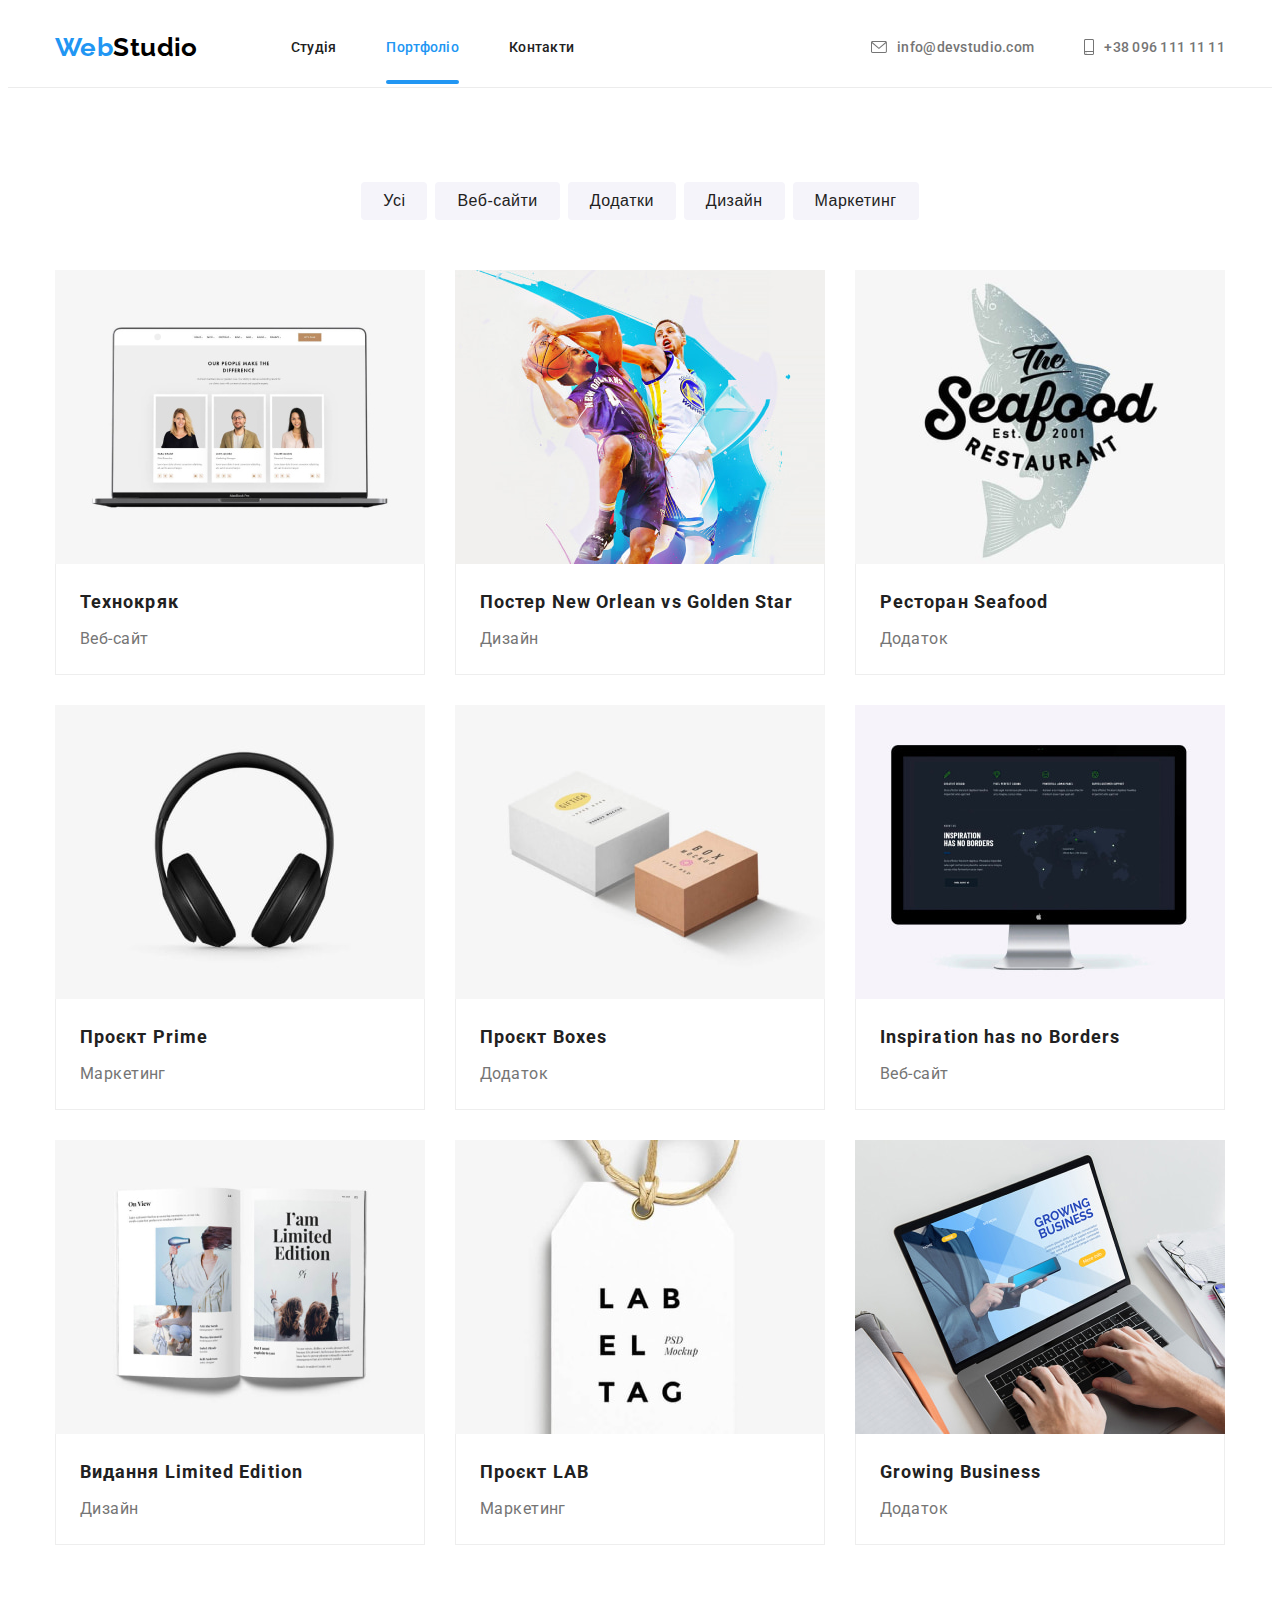
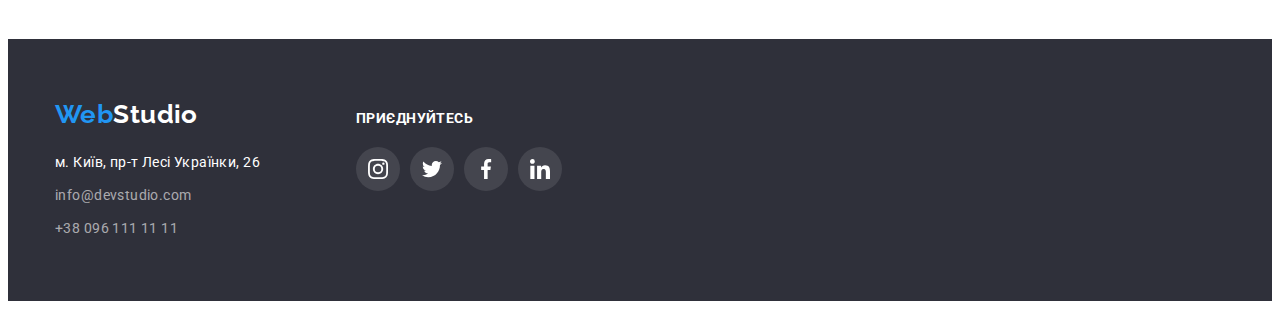
==== portfolio.html @ 749b5ce7 "Initial commit" ====
<!DOCTYPE html>
<html lang="ua">
<head>
    <meta charset="UTF-8">
    <meta http-equiv="X-UA-Compatible" content="IE=edge">
    <meta name="viewport" content="width=device-width, initial-scale=1.0">
    <title>Портфоліо</title>
    <!--Основные шрифты-->
    <link rel="preconnect" href="https://fonts.googleapis.com">
    <link rel="preconnect" href="https://fonts.gstatic.com" crossorigin>
    <link href="https://fonts.googleapis.com/css2?family=Raleway:wght@700&family=Roboto:wght@400;500;700;900&display=swap"
        rel="stylesheet">
        <!--нормализация стилей-->
    <link rel="stylesheet" href="node_modules/modern-normalize/modern-normalize.css">
    <!--Подключение файла стилей-->
    <link rel="stylesheet" href="./css/styles.css">
</head>
<body>
    <!--секция хедер-->
    <!--секция хедер-->
    <header class="header">
        <div class="container header-container">
          <a class="header-link link" href="./index.html">Web<span class="header-link-logo">Studio</span></a>
          <!--главная навигация-->
          <nav class="nav">
            <ul class="nav-list list">
              <li class="nav-item">
                <a class="nav-link link" href="./index.html">Студія</a>
              </li>
              <li class="nav-item">
                <a class="nav-link link current" href="./portfolio.html">Портфоліо</a>
              </li>
              <li class="nav-item">
                <a class="nav-link link" href="">Контакти</a>
              </li>
            </ul>
          </nav>
  
          <ul class="header-list list">
            <li class="header-item">
              <a class="header-contact link" href="mailto:info@devstudio.com">
                <svg class="hero-icon envelope">
                  <use href="./images/icons.svg#envelope"></use>
                </svg
                >info@devstudio.com</a
              >
            </li>
            <li class="header-item">
              <a class="header-contact link" href="tel:+380961111111">
                <svg class="hero-icon smartphone">
                  <use href="./images/icons.svg#smartphone"></use>
                </svg>
                +38 096 111 11 11</a
              >
            </li>
          </ul>
        </div>
      </header>
    <!--Уникальный контент-->
    <main>
        <section class=" section filter">
            <div class="container">
                <ul class="filter-list list">
                    <li class="filter-item"><button class="filter-button" type="button">Усі</button></li>
                    <li class="filter-item"><button class="filter-button" type="button">Веб-сайти</button></li>
                    <li class="filter-item"><button class="filter-button" type="button">Додатки</button></li>
                    <li class="filter-item"><button class="filter-button" type="button">Дизайн</button></li>
                    <li class="filter-item"><button class="filter-button" type="button">Маркетинг</button></li>
                </ul>
    
                <ul class="potfolio-list list">
                    <li class="portfolio-item">
                      <a class="portfolio-link" href="">
                        <div class="portfolio-wrapper">
                          <img class="portfolio-image" src="./images.portfolio/img1.jpg" alt="Веб-сайт" width="370">
                          <p class="portfolio-descr">Ресурс пропонує комплексні пропозиції з різним рівнем функціоналу та сервісів. Все це дозволить відвідувачу отримати вичерпні відомості про компанію чи приватну особу.</p>
                        </div>
                        <div class="portfolio-textext">
                          <h3 class="portfolio-title">Технокряк</h3>
                          <p class="portfolio-text">Веб-сайт</p>
                        </div>
                      </a>
                    </li>
                    <li class="portfolio-item">
                      <a class="portfolio-link" href="">
                        <div class="portfolio-wrapper">
                          <img class="portfolio-image" src="./images.portfolio/img2.jpg" alt="постер" width="370">
                          <p class="portfolio-descr">Ресурс пропонує комплексні пропозиції з різним рівнем функціоналу та сервісів. Все це дозволить відвідувачу отримати вичерпні відомості про компанію чи приватну особу.</p>
                        </div>
                        <div class="portfolio-textext">
                          <h3 class="portfolio-title">Постер New Orlean vs Golden Star</h3>
                          <p class="portfolio-text">Дизайн</p>
                        </div>
                      </a>
                    </li>
                    <li class="portfolio-item">
                      <a class="portfolio-link" href="">
                        <div class="portfolio-wrapper">
                          <img class="portfolio-image" src="./images.portfolio/img3.jpg" alt="логотип" width="370">
                        <p class="portfolio-descr">Ресурс пропонує комплексні пропозиції з різним рівнем функціоналу та сервісів. Все це дозволить відвідувачу отримати вичерпні відомості про компанію чи приватну особу.</p>
                        </div>
                        <div class="portfolio-textext">
                          <h3 class="portfolio-title">Ресторан Seafood</h3>
                          <p class="portfolio-text">Додаток</p>
                        </div>
                      </a>
                    </li>
                    <li class="portfolio-item">
                      <a class="portfolio-link" href="">
                        <div class="portfolio-wrapper">
                          <img class="portfolio-image" src="./images.portfolio/img4.jpg" alt="наушники" width="370">
                        <p class="portfolio-descr">Ресурс пропонує комплексні пропозиції з різним рівнем функціоналу та сервісів. Все це дозволить відвідувачу отримати вичерпні відомості про компанію чи приватну особу.</p>
                        </div>
                        <div class="portfolio-textext">
                          <h3 class="portfolio-title">Проєкт Prime</h3>
                          <p class="portfolio-text">Маркетинг</p>
                        </div>
                      </a>
                    </li>
                    <li class="portfolio-item">
                      <a class="portfolio-link" href="">
                        <div class="portfolio-wrapper">
                          <img class="portfolio-image" src="./images.portfolio/img5.jpg" alt="коробки" width="370">
                        <p class="portfolio-descr">Ресурс пропонує комплексні пропозиції з різним рівнем функціоналу та сервісів. Все це дозволить відвідувачу отримати вичерпні відомості про компанію чи приватну особу.</p>
                        </div>
                        <div class="portfolio-textext">
                          <h3 class="portfolio-title">Проєкт Boxes</h3>
                          <p class="portfolio-text">Додаток</p>
                        </div>
                      </a>
                    </li>
                    <li class="portfolio-item">
                      <a class="portfolio-link" href="">
                        <div class="portfolio-wrapper">
                          <img class="portfolio-image" src="./images.portfolio/img6.jpg" alt="монитор" width="370">
                        <p class="portfolio-descr">Ресурс пропонує комплексні пропозиції з різним рівнем функціоналу та сервісів. Все це дозволить відвідувачу отримати вичерпні відомості про компанію чи приватну особу.</p>
                        </div>
                        <div class="portfolio-textext">
                          <h3 class="portfolio-title">Inspiration has no Borders</h3>
                          <p class="portfolio-text">Веб-сайт</p>
                        </div>
                      </a>
                    </li>
                    <li class="portfolio-item">
                      <a class="portfolio-link" href="">
                        <div class="portfolio-wrapper">
                          <img class="portfolio-image" src="./images.portfolio/img7.jpg" alt="книга" width="370">
                        <p class="portfolio-descr">Ресурс пропонує комплексні пропозиції з різним рівнем функціоналу та сервісів. Все це дозволить відвідувачу отримати вичерпні відомості про компанію чи приватну особу.</p>
                        </div>
                        <div class="portfolio-textext">
                          <h3 class="portfolio-title">Видання Limited Edition</h3>
                          <p class="portfolio-text">Дизайн</p>
                        </div>
                      </a>
                    </li>
                    <li class="portfolio-item">
                      <a class="portfolio-link" href="">
                        <div class="portfolio-wrapper">
                          <img class="portfolio-image" src="./images.portfolio/img8.jpg" alt="бирка" width="370">
                        <p class="portfolio-descr">Ресурс пропонує комплексні пропозиції з різним рівнем функціоналу та сервісів. Все це дозволить відвідувачу отримати вичерпні відомості про компанію чи приватну особу.</p>
                        </div>
                        <div class="portfolio-textext">
                          <h3 class="portfolio-title">Проєкт LAB</h3>
                          <p class="portfolio-text">Маркетинг</p>
                        </div>
                      </a>
                    </li>
                    <li class="portfolio-item">
                      <a class="portfolio-link" href="">
                        <div class="portfolio-wrapper">
                          <img class="portfolio-image" src="./images.portfolio/img9.jpg" alt="ноутбук" width="370">
                        <p class="portfolio-descr">Ресурс пропонує комплексні пропозиції з різним рівнем функціоналу та сервісів. Все це дозволить відвідувачу отримати вичерпні відомості про компанію чи приватну особу.</p>
                        </div>
                        <div class="portfolio-textext">
                          <h3 class="portfolio-title">Growing Business</h3>
                          <p class="portfolio-text">Додаток</p>
                        </div>
                      </a>
                    </li>
                </ul>
            </div>
        </section>
    </main>
    <!--Секция футер-->
    <footer class="footer">
      <div class="container">
        <div class="footer-box">
          <div class="footer-wrapper">
            <div class="logo-footer">
              <a class="footer-link link" href="./index.html">Web<span class="footer-logo">Studio</span></a>
            </div>
            <div class="footer-obj">
              <address class="footer-address">
                <ul class="footer-list list">
                  <li class="footer-item">
                    <a
                      class="footer-adress link"
                      href="https://www.google.com.ua/maps/place/%D0%B1%D1%83%D0%BB.+%D0%9B%D0%B5%D1%81%D0%B8+%D0%A3%D0%BA%D1%80%D0%B0%D0%B8%D0%BD%D0%BA%D0%B8,+26,+%D0%9A%D0%B8%D0%B5%D0%B2,+02000/@50.4265841,30.5361971,17z/data=!3m1!4b1!4m5!3m4!1s0x40d4cf0e033ecbe9:0x57a4dffefec77da0!8m2!3d50.4265807!4d30.5383858?hl=ru"
                      target="_blank"
                      rel="noopener  noreferrer"
                      >м. Київ, пр-т Лесі Українки, 26</a
                    >
                  </li>
                  <li class="footer-item">
                    <a class="footer-contact link" href="mailto:info@devstudio.com"
                      >info@devstudio.com</a
                    >
                  </li>
                  <li class="footer-item">
                    <a class="footer-contact link" href="tel:+380961111111"
                      >+38 096 111 11 11</a
                    >
                  </li>
                </ul>
              </address>
            </div>
          </div>
            <div class="footer-second">
              <h2 class="footer-title">ПРИЄДНУЙТЕСЬ</h2>
              <ul class="footer-lists list">
                <li>
                  <a href="" class="footer-linkk">
                    <svg class="footer-icon">
                      <use href="./images/icons.svg#instagram"></use>
                    </svg>
                  </a>
                </li>
                <li>
                  <a href="" class="footer-linkk">
                    <svg class="footer-icon">
                      <use href="./images/icons.svg#twitter"></use>
                    </svg>
                  </a>
                </li>
                <li>
                  <a href="" class="footer-linkk">
                    <svg class="footer-icon">
                      <use href="./images/icons.svg#facebook"></use>
                    </svg>
                  </a>
                </li>
                <li>
                  <a href="" class="footer-linkk">
                    <svg class="footer-icon">
                      <use href="./images/icons.svg#linkedin"></use>
                    </svg>
                  </a>
                </li>
              </ul>
  
          </div>
        </div>
      </div>

    </footer> 
</body>
</html>
---- css/styles.css ----
html {
  box-sizing: border-box;
}

*,
*::before,
*::after {
  box-sizing: inherit;
}

:root {
  /*Основной шрифт*/
  --main-font: 'Roboto', sans-serif;
  /*Цвет текста*/
  --black-txt-color: #212121;
  --tblack-txt-color: #000000;
  --white-txt-color: #ffffff;
  --gray-txt-color: #757575;
  --blue-txt-color: #2196f3;
  /*Цвет фона*/
  --dark-bgr-color: #2f303a;
  --white-bgr-color: #ffffff;
  --primary-white-bgr-color: #f5f4fa;
  --secondary-white-bgr-colot: #f5f5f5;
  --hero-gradient: rgba(47, 48, 58, 0.4);
}

body {
  font-family: 'Roboto', sans-serif;
  font-size: 14px;
  line-height: 1.71;
  letter-spacing: 0.03em;
  color: var(--black-txt-color);
}

.img {
  display: block;
  width: 100%;
  height: auto;
  margin: 0;
  padding: 0;
}

.list {
  list-style: none;
  padding: 0;
  margin: 0;
}

h1,
h2,
h3,
h4,
p {
  margin: 0;
  padding: 0;
}

.link {
  padding-left: 0px;
  margin-top: 0px;
  margin-bottom: 0px;
  text-decoration: none;
}
.container {
  width: 1200px;
  padding-left: 15px;
  padding-right: 15px;
  margin-left: auto;
  margin-right: auto;
}

.header {
  padding-top: 24px;
  padding-bottom: 24px;
  border-bottom: 1px solid #ececec;
  background: var(--white-bgr-color);
}

.header-container {
  display: flex;
  align-items: center;
}

.header-link {
  font-family: "Raleway";
  font-weight: 700;
  font-size: 26px;
  line-height: 1.19;
  color: var(--blue-txt-color);

  margin-right: 93px;
}
.header-link-logo {
  color: var(--tblack-txt-color);
}

.nav-list {
  display: flex;
  align-items: center;
}

.nav-item {
  margin-right: 50px;
}
.nav-item:last-child {
  margin: 0px;
}

.nav-link {
  font-family: 'Roboto', sans-serif;
  font-weight: 500;
  font-size: 14px;
  line-height: 16px;
  letter-spacing: 0.02em;
  color: var(--black-txt-color);
  padding-bottom: 28px;
}
.nav-link.current {
  color: var(--blue-txt-color);
}

.current{
  position:relative;
}
.current::after{
  content: '';
  position: absolute;
  bottom: -1px;
  left: 0;
  display: block;
  width: 100%;
  height: 4px;
  background: #2196f3;
  border-radius: 2px;
}

.nav-link:hover,
.nav-link:focus {
  color: var(--blue-txt-color);

  transition: color 250ms cubic-bezier(0.4, 0, 0.2, 1);
}

.header-list {
  display: flex;
  align-items: center;
  margin-left: auto;
}

.header-item {
  margin-right: 50px;
  
}

.header-item:last-child {
  margin-right: 0px;
}

.header-contact {
  display: flex;
  align-items: center;
  font-family: 'Roboto', sans-serif;
  font-style: normal;
  font-weight: 500;
  font-size: 14px;
  line-height: 16px;
  letter-spacing: 0.02em;
  color: var(--gray-txt-color);
}
.header-contact:hover,
.header-contact:focus {
  color: var(--blue-txt-color);
  transition: color 250ms cubic-bezier(0.4, 0, 0.2, 1);
}

.hero-icon{
  margin-right: 10px;
}
.hero-icon.envelope{
  width: 16px;
  height: 12px;
  fill: #757575;

}

.hero-icon.smartphone{
  width: 10px;
  height: 16px;
  fill: #757575;
}

.header-contact:hover .hero-icon,
.header-contact:focus .hero-icon {
  fill:var(--blue-txt-color) ;

  transition: fill 250ms cubic-bezier(0.4, 0, 0.2, 1);
}
.hero {
  text-align: center;
  padding-top: 200px;
  padding-bottom: 200px; 
  background-color: var(--dark-bgr-color);
}

.hero-fon{
  height: 600px;
  max-width: 1600px;
  margin-left: auto;
  margin-right: auto;
  background-image: linear-gradient(to right, var(--hero-gradient), rgba(00, 00, 00, 0)), url(../images/fon.jpg); 
  background-repeat: no-repeat;
  background-position: center;
  background-size: cover;
}
.hero-title {
  margin-bottom: 30px;

  font-weight: 900;
  font-size: 44px;
  line-height: 1.36;
  letter-spacing: 0.06em;
  text-transform: uppercase;

  color: var(--white-txt-color);
}
.hero-button {
  padding: 8px 30px;
  max-width: 350px;
  min-width: 216px;
  font-family: 'Roboto', sans-serif;
  font-weight: 700;
  font-size: 16px;
  line-height: 1.88;
  letter-spacing: 0.06em;
  color: var(--white-txt-color);
  background: var(--blue-txt-color);
  cursor: pointer;
  box-shadow: 0px 4px 4px rgba(0, 0, 0, 0.15);
  border-radius: 4px;
  border: none;
}

.hero-button:hover,
.hero-button:focus {
  background: #188ce8;

  /* transition-duration: 250ms;
  transition-timing-function: cubic-bezier(0.4, 0, 0.2, 1); */
}



/* BACKDROP */
.backdrop {
  position: fixed;
  top: 0;
  left: 0;
  width: 100%;
  height: 100%;
  margin: 0;
  z-index: 1;
  background: rgba(0, 0, 0, 0.2);
  transition: opacity 250ms cubic-bezier(0.4, 0, 0.2, 1);
}
.backdrop.is-hidden {
  opacity: 0;
  pointer-events: none;
  visibility: hidden;
}
.modal {
  position: absolute;
  top: 50%;
  left: 50%;
  transform: translate(-50%, -50%);
  width: 528px;
  height: 581px;
  background-color: #fff;
  box-shadow: 0px 1px 3px rgba(0, 0, 0, 0.12), 0px 1px 1px rgba(0, 0, 0, 0.14),
    0px 2px 1px rgba(0, 0, 0, 0.2);
  border-radius: 4px;
}

/* forma */

.form {
  width: 528px;
  margin-left: auto;
  margin-right: auto;
  text-align: initial;
  padding: 8px 40px;
}

.modal-button {
  position: relative;
  width: 30px;
  height: 30px;
  margin-left: 100%;
  padding: 0;
  border-radius: 100%;
  background: #ffffff;
  border: 1px solid rgba(0, 0, 0, 0.1);
  cursor: pointer;
}

.form-icon-button {
  position: absolute;
  width: 18px;
  height: 18px;
  top: 50%;
  right: 5px;
  transform: translateY(-50%);
  fill: #000000;
  transition: fill 250ms cubic-bezier(0.4, 0, 0.2, 1);
}




.modal-button:hover .form-icon-button,
.modal-button:focus .form-icon-button {
  fill:var(--blue-txt-color) ;
  transition: fill 250ms cubic-bezier(0.4, 0, 0.2, 1);
}



.form-text {
  width: 100%;
  font-weight: 700;
  font-size: 20px;
  line-height: 1.15;
  text-align: center;

  color: #212121;
  margin-bottom: 12px;
}
.form-field {
  display: flex;
  flex-direction: column;
}

.form-label {
  margin-top: 10px;
  margin-bottom: 4px;

  font-size: 12px;
  line-height: 1.17;
  letter-spacing: 0.01em;

  color: #757575;
}
.form-input-icon {
  position: relative;
}
.form-input {
  width: 100%;
  height: 40px;
  padding: 14px;
  padding-left: 42px;
  border: 1px solid rgba(33, 33, 33, 0.2);
  border-radius: 4px;
  transition: border-color 250ms cubic-bezier(0.4, 0, 0.2, 1);
}
.form-input:hover,
.form-input:focus {
  border-color: #2196f3;
  outline: transparent;
}
.form-icon {
  position: absolute;
  display: inline-block;
  top: 50%;
  left: 15px;
  transform: translateY(-50%);
  fill: #212121;
  transition: fill 250ms cubic-bezier(0.4, 0, 0.2, 1);
}
 .form-input:hover + .form-icon,
.form-input:focus + .form-icon {
  fill: #2196f3;
} 

.form-icon:hover,
.form-icon:focus{
  fill: #2196f3;
}

.form-textarea {
  width: 100%;
  height: 120px;
  resize: none;
  padding: 12px 16px;
  margin-bottom: 10px;

  font-size: 14px;
  line-height: 1.14;
  letter-spacing: 0.01em;

  color: rgba(117, 117, 117, 0.5);
  border: 1px solid rgba(33, 33, 33, 0.2);
  border-radius: 4px;

  transition: border-color 250ms cubic-bezier(0.4, 0, 0.2, 1);
}
.form-textarea:hover,
.form-textarea:focus {
  border-color: #2196f3;
  outline: transparent;
}
.form-checkbox {
  position: relative;
  display: block;
  min-width: 425px;
  margin-left: 13px;
  margin-bottom: 30px;
}
.checkbox {
  visibility: hidden;
}

.checkbox-icon {
  position: absolute;
  top: 0;
  left: 0;
  width: 16px;
  height: 15px;
  fill: var(--white-txt-color); 
  border: 2px solid #212121;
  border-radius: 2px;
  transform: translateY(3px);
  margin-right: 7px;
  transition: background-color 250ms cubic-bezier(0.4, 0, 0.2, 1);
}
.checkbox:checked + .checkbox-icon {
 background-color: #2196f3;
 border-color: #2196f3;;
} 


.checkbox-text {
  margin-left: 7px;
  font-size: 14px;
  line-height: 1.71;

  color: #757575;
}
.checkbox-link {
  font-size: 14px;
  line-height: 1.71;

  color: var(--blue-txt-color);
}
.form-button {
  display: flex;
  width: 200px;
  height: 50px;
  margin-left: auto;
  margin-right: auto;
  margin-bottom: 40px;
  font-weight: 700;
  font-size: 16px;
  line-height: 1.88;
  align-items: center;
  justify-content: center;
  text-align: center;
  letter-spacing: 0.06em;

  color: #ffffff;
  background: #2196f3;
  border-color: transparent;
  box-shadow: 0px 4px 4px rgba(0, 0, 0, 0.15);
  border-radius: 4px;
  cursor: pointer;

  transition: background-color 250ms cubic-bezier(0.4, 0, 0.2, 1),
    box-shadow 250ms cubic-bezier(0.4, 0, 0.2, 1);
}
.form-btn:hover,
.form-btn:focus {
  background: #188ce8;
  box-shadow: 0px 4px 4px rgba(0, 0, 0, 0.15);
  border-radius: 4px;
}



.backdrop:hover {
  opacity: 1;
}


.section {
  padding-top: 94px;
  padding-bottom: 94px;
}

.about-list {
  display: flex;
  flex-wrap: nowrap;
}

.about-item {
  width: 270px;
  margin-right: 30px;
}

.about-item:last-child {
  margin-right: 0px;
}

.item-box {
  display: flex;
  justify-content: center;
  align-items: center;
  margin-bottom: 30px;
  height: 120px;
  width: 270px;
  background: #F5F4FA;
  border-radius: 4px;

}

.about-icon{
  display: block;
  width: 70px;
  height: 70px;

}


.about-title {
  margin-bottom: 10px;
  font-weight: 700;
  line-height: 1.14;
  text-transform: uppercase;
}
.about-text {
  font-weight: 400;
  color: var(--gray-txt-color);
}
.services {
  padding-top: 0;
}

.services-list {
  display: flex;
  flex-wrap: nowrap;
  justify-content: center;
  margin: 0 auto;
}
.services-item {
  margin-right: 30px;
}
.services-item:last-child {
  margin-right: 0px;
}

.services-work{
  position: relative;
}

.serv-txt{
  display: flex;
  position: absolute;
  width: 100%;
  height: 70px;
  align-items: center;
  justify-content: center;
  font-family: 'Roboto', sans-serif;
  font-weight: 700;
  font-size: 14px;
  line-height: 1.14;
  text-transform: uppercase;
  color: var(--white-txt-color);
  background: rgba(47, 48, 58, 0.8);
}

.services-work > .serv-txt {
  position: absolute;
  bottom: 7px;
  font-weight: 700;
  text-align: center;
  letter-spacing: 0.03em;
  text-transform: uppercase;
  background-color:rgba(47, 48, 58, 0.8);;
  color: #fff;
}

.services-title {
  margin-bottom: 50px;
  font-weight: 700;
  font-size: 36px;
  line-height: 42px;
  text-align: center;
}
.team {
  background: var(--primary-white-bgr-color);
}

.team-list {
  display: flex;
  flex-wrap: nowrap;
}

.team-item {
  margin-right: 30px;
}

.team-item:last-child {
  margin-right: 0px;
}

.team-image {
  margin-bottom: 30px;
}
.team-title {
  margin-bottom: 50px;
  font-weight: 700;
  font-size: 36px;
  line-height: 1.16;
  text-align: center;
}
.team-name {
  margin-bottom: 10px;

  font-weight: 500;
  font-size: 16px;
  line-height: 1.19;
  text-align: center;
}
.team-text {
  margin-bottom: 25px;
  font-weight: 400;
  font-size: 16px;
  line-height: 1.19;
  text-align: center;
  color: var(--gray-txt-color);
}

.team-box{
  display: flex;
  align-items: center;
  justify-content: center;
  gap: 10px;
  list-style: none;
  padding: 0;
  margin-bottom: 30px;
  margin-left: 32px;
  margin-right: 32px;
}

.team-list .team-item {
  background: #ffffff;
  box-shadow: 0px 1px 3px rgba(0, 0, 0, 0.12), 0px 1px 1px rgba(0, 0, 0, 0.14),
    0px 2px 1px rgba(0, 0, 0, 0.2);
  border-radius: 0px 0px 4px 4px;
}

.team-link {
  display: inline-block;
  width: 44px;
  height: 44px;
  text-decoration: none;
  padding: 12px;
}
.team-link:hover,
.team-link:focus {
  background-color: var(--blue-txt-color);
  border-radius: 50%;
}
.team-icon {
  width: 20px;
  height: 20px;
  fill: #afb1b8;
}
.team-link:hover .team-icon,
.team-link:focus .team-icon {
  fill: var(--white-bgr-color);
  background-color: var(--blue-txt-color);

  transition: fill 250ms cubic-bezier(0.4, 0, 0.2, 1);
}

.section {
  padding-top: 94px;
  padding-bottom: 94px;
}
.section-title {
  margin-top: 0;
  margin-bottom: 50px;
  text-align: center;
  color: var(--black-txt-color);
  font-weight: 700;
  font-size: 36px;
  line-height: 1.17;
}
.clients {
  display: flex;
  justify-content: center;
  column-gap: 30px;
}
.clients-link {
  display: flex;
  width: 170px;
  height: 92px;
  justify-content: center;
  align-items: center;
  border: 1px solid #afb1b8;
  border-radius: 4px;
}
.clients-link:hover,
.clients-link:focus {
  border: 1px solid #2196f3;

  transition: color 250ms cubic-bezier(0.4, 0, 0.2, 1);
}
.clients-icon {
  width: 106px;
  height: 60px;
  fill: #afb1b8;
}
.clients-link:hover .clients-icon,
.clients-link:focus .clients-icon {
  fill: var(--blue-txt-color);
  transition: fill 250ms cubic-bezier(0.4, 0, 0.2, 1);
}
/*Портфолио*/

.filter-list {
  display: flex;
  flex-wrap: wrap;
  justify-content: center;
  padding-bottom: 50px;
}
.filter-item {
  margin-right: 8px;
}
.filter-item:last-child {
  margin-right: 0;
}

.filter-button {
  display: inline-block;
  height: 38px;
  padding: 6px 22px;
  cursor: pointer;
  letter-spacing: 0.03em;
  font-weight: 500;
  font-size: 16px;
  line-height: 1.63;
  text-align: center;
  color: var(--black-txt-color);
  border-radius: 4px;
  border: none;
  background-color: #F5F4FA ;

}
.filter-button:hover,
.filter-button:focus {
  background: var(--blue-txt-color);
  color: var(--white-txt-color);

  transition: background-color 250ms cubic-bezier(0.4, 0, 0.2, 1),
    color 250ms cubic-bezier(0.4, 0, 0.2, 1);
}
.potfolio-list {
  display: flex;
  flex-wrap: wrap;
  padding: 0;
  gap: 30px;
}

.portfolio-item {
  background: #FFFFFF;
}

.portfolio-item:hover,
.portfolio-item:focus {
  box-shadow: 0px 1px 1px rgba(0, 0, 0, 0.12), 0px 4px 4px rgba(0, 0, 0, 0.06),
    1px 4px 6px rgba(0, 0, 0, 0.16);

  transition: box-shadow 250ms cubic-bezier(0.4, 0, 0.2, 1);
}
 /* .portfolio-item:nth-child(3n) {
  margin-right: 0px;
}
.portfolio-item:nth-last-child(-n + 3) {
  margin-bottom: 0px;
}  */

.portfolio-link{
  display: block;
  text-decoration: none;
}

.portfolio-wrapper{
  position: relative;
  overflow: hidden;
}

.portfolio-image{
  display: block;
}
.portfolio-descr{
  position: absolute;
  opacity: 0;
  width: 100%;
  bottom: 0;
  font-family: 'Roboto', sans-serif;
  font-weight: 400;
  font-size: 18px;
  /* margin-top: 0; */
  line-height: 1.56;
  color: var(--white-txt-color);
  background: rgba(33, 150, 243, 0.9);
  /* padding: 63px 24px; */
  display: flex;
  align-items: center;
  justify-content: center;
  padding: 24px;
   /* height: 100%; */
  transform: translateY(100%); 
  
  transition: opacity 250ms cubic-bezier(0.4, 0, 0.2, 1),
    transform 250ms cubic-bezier(0.4, 0, 0.2, 1);  
}

.portfolio-link:hover .portfolio-descr{
  transform: translateY(0);
  opacity: 1;
  top: -4px;
}

.portfolio-textext{
  padding: 20px 24px;
  border: 1px solid #eeeeee;
  border-top: none;
}
.portfolio-title {
  font-family: 'Roboto', sans-serif;
  margin-bottom: 4px;
  font-weight: 700;
  font-size: 18px;
  line-height: 2;
  letter-spacing: 0.06em;
  text-decoration: none;
  color:var(--black-txt-color)
}

.portfolio-text {
  font-family: 'Roboto', sans-serif;
  font-weight: 400;
  font-size: 16px;
  line-height: 1.88;
  color: var(--gray-txt-color);
}

.footer {
  padding-top: 60px;
  padding-bottom: 60px;
  background-color: var(--dark-bgr-color);
}

.footer-box{
  display: flex;
  align-items: baseline;
  gap: 70px;
}

.logo-footer{
  margin-bottom: 20px;
}
.footer-link {
  font-family: "Raleway";
  font-weight: 700;
  font-size: 26px;
  line-height: 1.19;
  color: var(--blue-txt-color);
}
.footer-logo {
  font-family: "Raleway";
  font-weight: 700;
  font-size: 26px;
  line-height: 1.19;
  color: var(--white-txt-color);
}

.footer-obj{
  width: 231px;
}

.footer-item {
  margin-bottom: 9px;
}

.footer-item:last-child {
  margin-bottom: 0px;
}

.footer-adress {
  font-family: 'Roboto', sans-serif;
  font-size: 14px;
  line-height: 1.71;
  letter-spacing: 0.03em;

  font-weight: 400;
  text-decoration: none;
  font-style: normal;
  color: var(--white-txt-color);
}
.footer-adress:hover,
.footer-adress:focus {
  color: var(--blue-txt-color);
transition: color 250ms cubic-bezier(0.4, 0, 0.2, 1);
}

.footer-contact {
 font-family: 'Roboto', sans-serif;
  font-style: normal;
  font-weight: 400;
  font-size: 14px;
  line-height: 1.71px;
  letter-spacing: 0.03em;

  font-weight: 400;
  color: rgba(255, 255, 255, 0.6);
  text-decoration: none;
}
.footer-contact:hover,
.footer-contact:focus {
  color: var(--blue-txt-color);

  transition: color 250ms cubic-bezier(0.4, 0, 0.2, 1);
}

.footer-title {
  /* margin-top: 10px ; */
  margin-bottom: 20px;
  
  font-family: 'Roboto', sans-serif;
  font-weight: 700;
  font-size: 14px;
  line-height: 1.14;
  text-transform: uppercase;
  color: var(--white-txt-color);
}

.footer-lists{
  display: flex;
  justify-content: space-between;
  width: 206px;
  align-items: center;

}

.footer-linkk{
  display:inline-block;
  width: 44px;
  height: 44px;
  text-decoration: none;
  padding: 12px;
  background: rgba(255, 255, 255, 0.1);
  border-radius: 50%;
  fill: var(--white-txt-color);
}


.footer-linkk:hover,
.footer-linkk:focus {
  background-color: var(--blue-txt-color);
  border-radius: 50%;

  transition: background-color 250ms cubic-bezier(0.4, 0, 0.2, 1);
}

.footer-icon {
  width: 20px;
  height: 20px;
  fill: var(--white-txt-color);
} 







.footer-all{
  display: flex;
  align-items: baseline;
  gap: 93px;

}

.footer-subscription{
  height: 86px;

}



.subscription-group{
  display: flex;
}

.footer-input{
  width: 358px;
  height: 50px;
  padding-left: 16px;
  background: #2f303a;
  border: 1px solid rgba(255, 255, 255, 0.3);
  filter: drop-shadow(0px 4px 4px rgba(0, 0, 0, 0.15));
  border-radius: 4px;
  color: rgba(255, 255, 255, 0.6);
}

.footer-button{
  margin-left: 12px;
  width: 200px;
  height: 50px;
  font-weight: 700;
  font-size: 16px;
  line-height: 1.88;
  display: flex;
  align-items: center;
  text-align: center;
  letter-spacing: 0.06em;

  color: #ffffff;
  background: #2196f3;
  box-shadow: 0px 4px 4px rgba(0, 0, 0, 0.15);
  border-radius: 4px;
  border: transparent;
  cursor: pointer;
}

.footer-button:hover,
.footer-button:focus {
  background: #188ce8;

  transition-duration: 250ms;
  transition-timing-function: cubic-bezier(0.4, 0, 0.2, 1); 
}
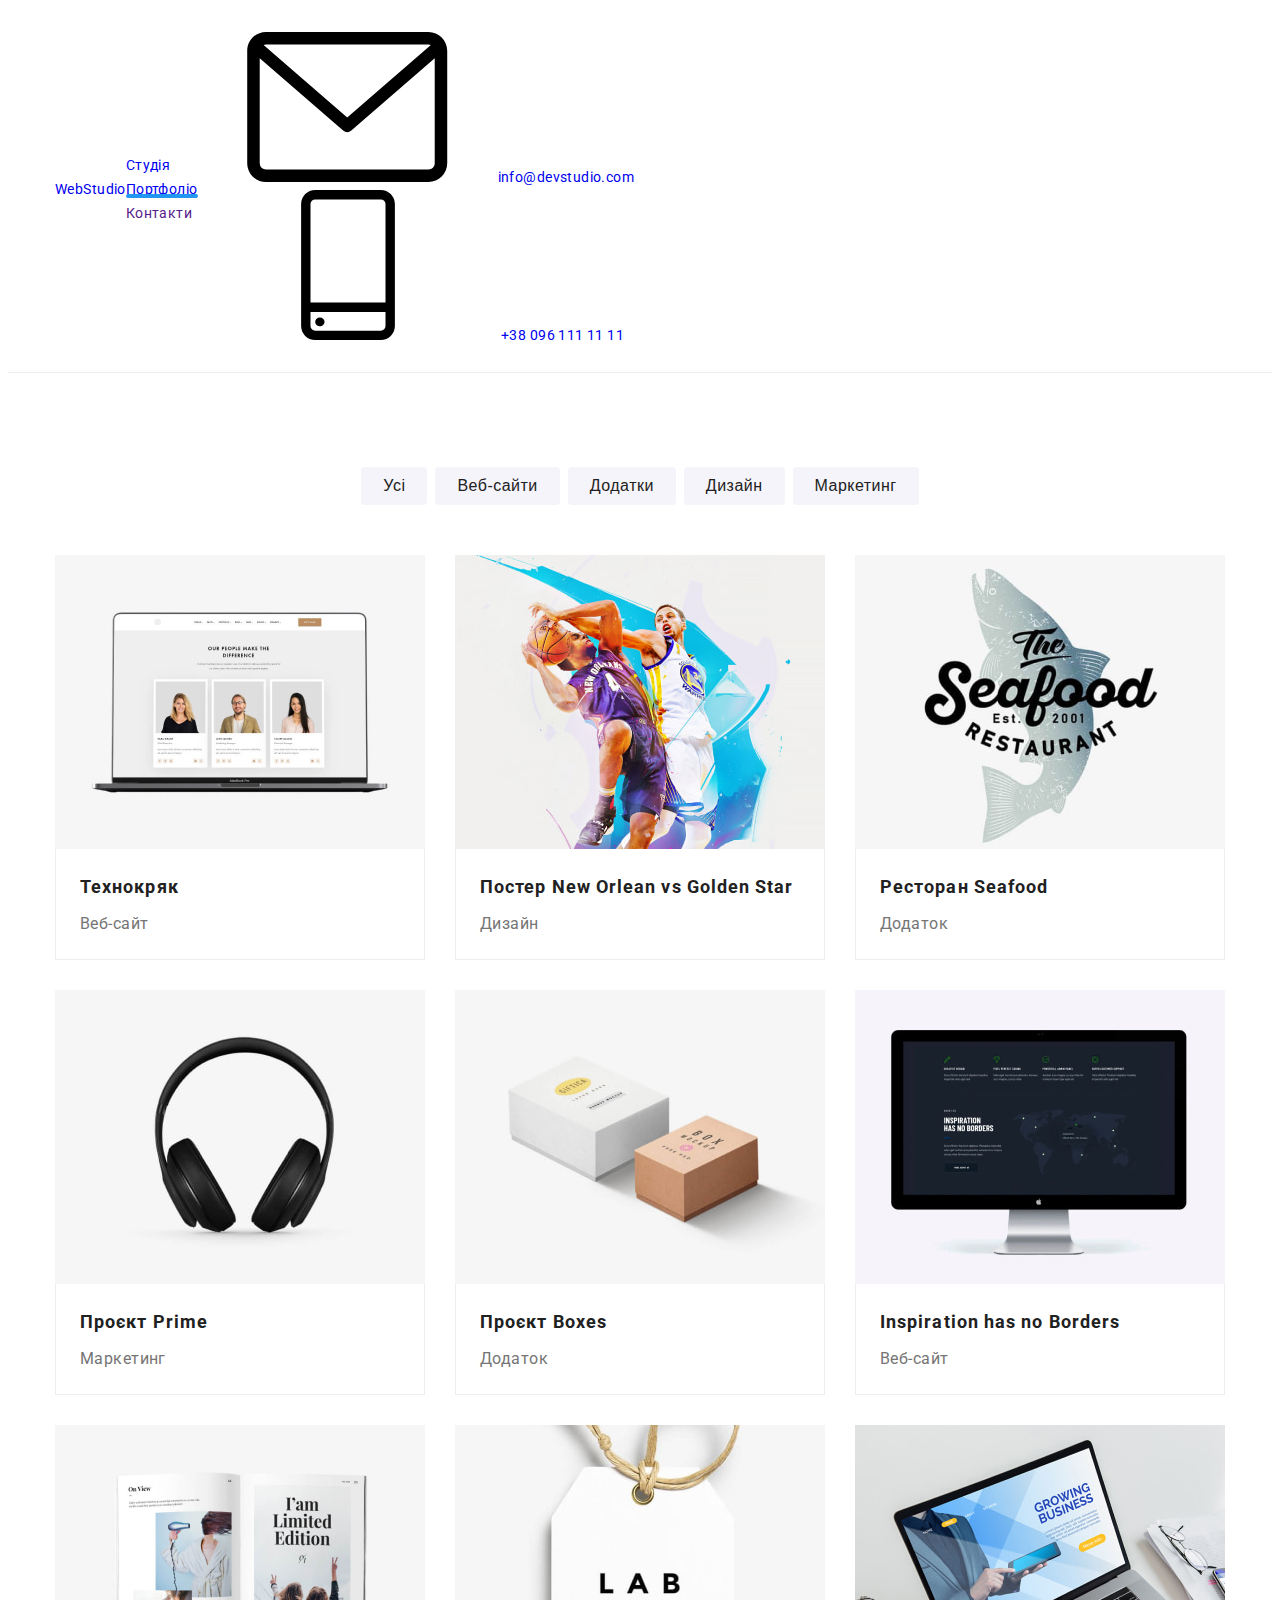
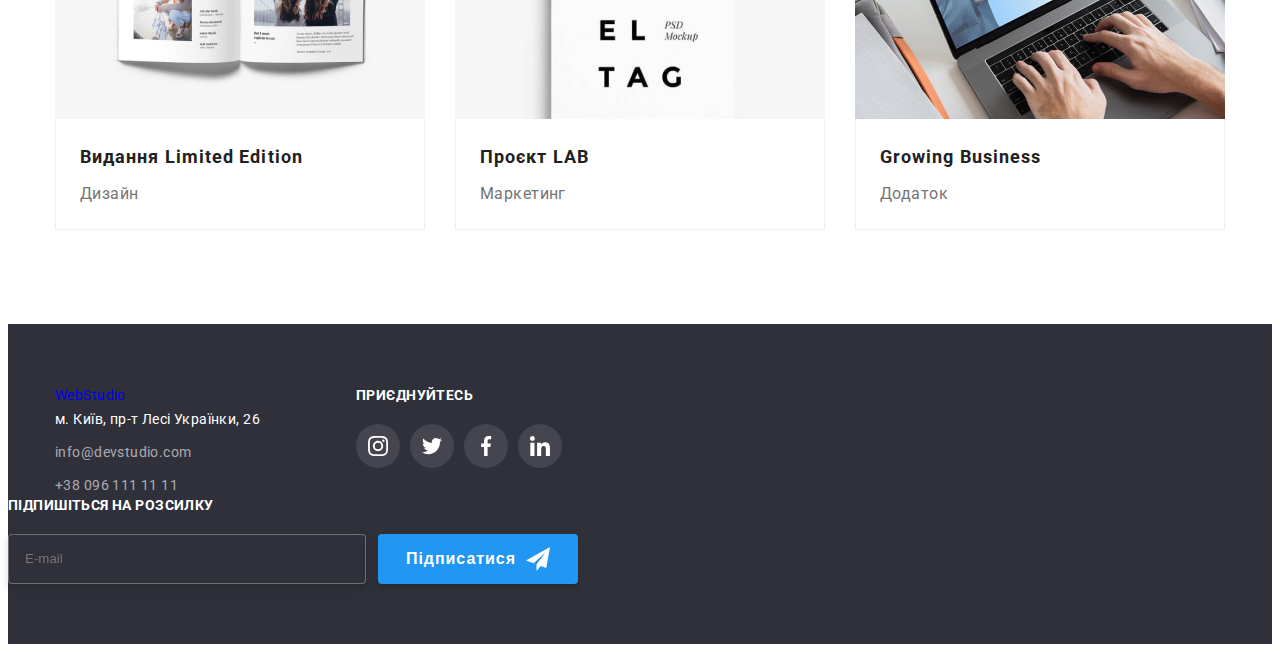
==== commit edffa0c3: "modification" ====
--- a/portfolio.html
+++ b/portfolio.html
@@ -72,7 +72,7 @@
                     <li class="portfolio-item">
                       <a class="portfolio-link" href="">
                         <div class="portfolio-wrapper">
-                          <img class="portfolio-image" src="./images.portfolio/img1.jpg" alt="Веб-сайт" width="370">
+                          <img class="portfolio-image" src="./images/img1.jpg" alt="Веб-сайт" width="370">
                           <p class="portfolio-descr">Ресурс пропонує комплексні пропозиції з різним рівнем функціоналу та сервісів. Все це дозволить відвідувачу отримати вичерпні відомості про компанію чи приватну особу.</p>
                         </div>
                         <div class="portfolio-textext">
@@ -84,7 +84,7 @@
                     <li class="portfolio-item">
                       <a class="portfolio-link" href="">
                         <div class="portfolio-wrapper">
-                          <img class="portfolio-image" src="./images.portfolio/img2.jpg" alt="постер" width="370">
+                          <img class="portfolio-image" src="./images/img2.jpg" alt="постер" width="370">
                           <p class="portfolio-descr">Ресурс пропонує комплексні пропозиції з різним рівнем функціоналу та сервісів. Все це дозволить відвідувачу отримати вичерпні відомості про компанію чи приватну особу.</p>
                         </div>
                         <div class="portfolio-textext">
@@ -96,7 +96,7 @@
                     <li class="portfolio-item">
                       <a class="portfolio-link" href="">
                         <div class="portfolio-wrapper">
-                          <img class="portfolio-image" src="./images.portfolio/img3.jpg" alt="логотип" width="370">
+                          <img class="portfolio-image" src="./images/img3.jpg" alt="логотип" width="370">
                         <p class="portfolio-descr">Ресурс пропонує комплексні пропозиції з різним рівнем функціоналу та сервісів. Все це дозволить відвідувачу отримати вичерпні відомості про компанію чи приватну особу.</p>
                         </div>
                         <div class="portfolio-textext">
@@ -108,7 +108,7 @@
                     <li class="portfolio-item">
                       <a class="portfolio-link" href="">
                         <div class="portfolio-wrapper">
-                          <img class="portfolio-image" src="./images.portfolio/img4.jpg" alt="наушники" width="370">
+                          <img class="portfolio-image" src="./images/img4.jpg" alt="наушники" width="370">
                         <p class="portfolio-descr">Ресурс пропонує комплексні пропозиції з різним рівнем функціоналу та сервісів. Все це дозволить відвідувачу отримати вичерпні відомості про компанію чи приватну особу.</p>
                         </div>
                         <div class="portfolio-textext">
@@ -120,7 +120,7 @@
                     <li class="portfolio-item">
                       <a class="portfolio-link" href="">
                         <div class="portfolio-wrapper">
-                          <img class="portfolio-image" src="./images.portfolio/img5.jpg" alt="коробки" width="370">
+                          <img class="portfolio-image" src="./images/img5.jpg" alt="коробки" width="370">
                         <p class="portfolio-descr">Ресурс пропонує комплексні пропозиції з різним рівнем функціоналу та сервісів. Все це дозволить відвідувачу отримати вичерпні відомості про компанію чи приватну особу.</p>
                         </div>
                         <div class="portfolio-textext">
@@ -132,7 +132,7 @@
                     <li class="portfolio-item">
                       <a class="portfolio-link" href="">
                         <div class="portfolio-wrapper">
-                          <img class="portfolio-image" src="./images.portfolio/img6.jpg" alt="монитор" width="370">
+                          <img class="portfolio-image" src="./images/img6.jpg" alt="монитор" width="370">
                         <p class="portfolio-descr">Ресурс пропонує комплексні пропозиції з різним рівнем функціоналу та сервісів. Все це дозволить відвідувачу отримати вичерпні відомості про компанію чи приватну особу.</p>
                         </div>
                         <div class="portfolio-textext">
@@ -144,7 +144,7 @@
                     <li class="portfolio-item">
                       <a class="portfolio-link" href="">
                         <div class="portfolio-wrapper">
-                          <img class="portfolio-image" src="./images.portfolio/img7.jpg" alt="книга" width="370">
+                          <img class="portfolio-image" src="./images/img7.jpg" alt="книга" width="370">
                         <p class="portfolio-descr">Ресурс пропонує комплексні пропозиції з різним рівнем функціоналу та сервісів. Все це дозволить відвідувачу отримати вичерпні відомості про компанію чи приватну особу.</p>
                         </div>
                         <div class="portfolio-textext">
@@ -156,7 +156,7 @@
                     <li class="portfolio-item">
                       <a class="portfolio-link" href="">
                         <div class="portfolio-wrapper">
-                          <img class="portfolio-image" src="./images.portfolio/img8.jpg" alt="бирка" width="370">
+                          <img class="portfolio-image" src="./images/img8.jpg" alt="бирка" width="370">
                         <p class="portfolio-descr">Ресурс пропонує комплексні пропозиції з різним рівнем функціоналу та сервісів. Все це дозволить відвідувачу отримати вичерпні відомості про компанію чи приватну особу.</p>
                         </div>
                         <div class="portfolio-textext">
@@ -168,7 +168,7 @@
                     <li class="portfolio-item">
                       <a class="portfolio-link" href="">
                         <div class="portfolio-wrapper">
-                          <img class="portfolio-image" src="./images.portfolio/img9.jpg" alt="ноутбук" width="370">
+                          <img class="portfolio-image" src="./images/img9.jpg" alt="ноутбук" width="370">
                         <p class="portfolio-descr">Ресурс пропонує комплексні пропозиції з різним рівнем функціоналу та сервісів. Все це дозволить відвідувачу отримати вичерпні відомості про компанію чи приватну особу.</p>
                         </div>
                         <div class="portfolio-textext">
@@ -183,6 +183,7 @@
     </main>
     <!--Секция футер-->
     <footer class="footer">
+      <div class="footer-all">
       <div class="container">
         <div class="footer-box">
           <div class="footer-wrapper">
@@ -247,8 +248,26 @@
                   </a>
                 </li>
               </ul>
-  
           </div>
+        </div>
+      </div>
+
+      <div class="footer-subscription">
+          <h2 class="footer-title">Підпишіться на розсилку</h2>
+          <form class="signup_form">
+            <div class="subscription-group">
+              <input type="email" class="footer-input" name="email" id="email" placeholder="E-mail">
+              <label for="email" class="footer-label"></label>
+              <button type="submit" class="footer-button">
+                <div class="footer-button-icon">
+                  <span class="footer-button-text">Підписатися</span>
+                  <svg class="footer-icon-button" width="24" height="24">
+                    <use href="./images/icons.svg#send"></use>
+                  </svg>
+                </div>
+              </button>
+            </div>
+          </form>
         </div>
       </div>
 
--- a/css/styles.css
+++ b/css/styles.css
@@ -62,6 +62,14 @@
   margin-bottom: 0px;
   text-decoration: none;
 }
+
+
+.header {
+  padding-top: 24px;
+  padding-bottom: 24px;
+  border-bottom: 1px solid #ececec;
+  background: var(--white-bgr-color);
+}
 .container {
   width: 1200px;
   padding-left: 15px;
@@ -70,44 +78,39 @@
   margin-right: auto;
 }
 
-.header {
-  padding-top: 24px;
-  padding-bottom: 24px;
-  border-bottom: 1px solid #ececec;
-  background: var(--white-bgr-color);
-}
 
 .header-container {
   display: flex;
   align-items: center;
 }
 
-.header-link {
+.logo {
   font-family: "Raleway";
   font-weight: 700;
   font-size: 26px;
   line-height: 1.19;
   color: var(--blue-txt-color);
-
   margin-right: 93px;
 }
-.header-link-logo {
+.logo-up {
   color: var(--tblack-txt-color);
 }
 
-.nav-list {
-  display: flex;
-  align-items: center;
-}
-
-.nav-item {
+.site-nav{}
+
+.site-nav__list {
+  display: flex;
+  align-items: center;
+}
+
+.site-nav__item {
   margin-right: 50px;
 }
-.nav-item:last-child {
+.site-nav__item:last-child {
   margin: 0px;
 }
 
-.nav-link {
+.site-nav__link {
   font-family: 'Roboto', sans-serif;
   font-weight: 500;
   font-size: 14px;
@@ -116,7 +119,7 @@
   color: var(--black-txt-color);
   padding-bottom: 28px;
 }
-.nav-link.current {
+.site-nav__link.current {
   color: var(--blue-txt-color);
 }
 
@@ -135,29 +138,29 @@
   border-radius: 2px;
 }
 
-.nav-link:hover,
+.site-nav__link:hover,
 .nav-link:focus {
   color: var(--blue-txt-color);
 
   transition: color 250ms cubic-bezier(0.4, 0, 0.2, 1);
 }
 
-.header-list {
+.header-contacts {
   display: flex;
   align-items: center;
   margin-left: auto;
 }
 
-.header-item {
+.header-contacts__item{
   margin-right: 50px;
   
 }
 
-.header-item:last-child {
+.header-contacts__item:last-child {
   margin-right: 0px;
 }
 
-.header-contact {
+.header-contacts__link {
   display: flex;
   align-items: center;
   font-family: 'Roboto', sans-serif;
@@ -168,30 +171,30 @@
   letter-spacing: 0.02em;
   color: var(--gray-txt-color);
 }
-.header-contact:hover,
-.header-contact:focus {
+.header-contacts__link:hover,
+.header-contacts__link:focus {
   color: var(--blue-txt-color);
   transition: color 250ms cubic-bezier(0.4, 0, 0.2, 1);
 }
 
-.hero-icon{
+.header-contacts__icon{
   margin-right: 10px;
 }
-.hero-icon.envelope{
+.header-contacts__icon.envelope{
   width: 16px;
   height: 12px;
   fill: #757575;
 
 }
 
-.hero-icon.smartphone{
+.header-contacts__icon.smartphone{
   width: 10px;
   height: 16px;
   fill: #757575;
 }
 
-.header-contact:hover .hero-icon,
-.header-contact:focus .hero-icon {
+.header-contacts__link:hover .header-contacts__icon,
+.header-contacts__link:focus .header-contacts__icon {
   fill:var(--blue-txt-color) ;
 
   transition: fill 250ms cubic-bezier(0.4, 0, 0.2, 1);
@@ -203,7 +206,7 @@
   background-color: var(--dark-bgr-color);
 }
 
-.hero-fon{
+.hero__fon{
   height: 600px;
   max-width: 1600px;
   margin-left: auto;
@@ -213,7 +216,7 @@
   background-position: center;
   background-size: cover;
 }
-.hero-title {
+.hero__title {
   margin-bottom: 30px;
 
   font-weight: 900;
@@ -495,21 +498,21 @@
   padding-bottom: 94px;
 }
 
-.about-list {
+.section__list {
   display: flex;
   flex-wrap: nowrap;
 }
 
-.about-item {
+.about-us__item {
   width: 270px;
   margin-right: 30px;
 }
 
-.about-item:last-child {
+.about-us__item:last-child {
   margin-right: 0px;
 }
 
-.item-box {
+.about-us__icon {
   display: flex;
   justify-content: center;
   align-items: center;
@@ -521,7 +524,7 @@
 
 }
 
-.about-icon{
+.about-us__svg{
   display: block;
   width: 70px;
   height: 70px;
@@ -529,13 +532,13 @@
 }
 
 
-.about-title {
+.about-us__title {
   margin-bottom: 10px;
   font-weight: 700;
   line-height: 1.14;
   text-transform: uppercase;
 }
-.about-text {
+.about-us__text {
   font-weight: 400;
   color: var(--gray-txt-color);
 }
@@ -543,24 +546,32 @@
   padding-top: 0;
 }
 
-.services-list {
-  display: flex;
-  flex-wrap: nowrap;
+.section__title {
+  margin-bottom: 50px;
+  font-weight: 700;
+  font-size: 36px;
+  line-height: 1.16;
+  text-align: center;
+}
+
+.services__list {
+  /* display: flex;
+  flex-wrap: nowrap; */
   justify-content: center;
   margin: 0 auto;
 }
-.services-item {
+.services__item {
   margin-right: 30px;
 }
-.services-item:last-child {
+.services__item:last-child {
   margin-right: 0px;
 }
 
-.services-work{
+.services__work{
   position: relative;
 }
 
-.serv-txt{
+.serv__txt{
   display: flex;
   position: absolute;
   width: 100%;
@@ -576,7 +587,7 @@
   background: rgba(47, 48, 58, 0.8);
 }
 
-.services-work > .serv-txt {
+.services__work > .serv__txt {
   position: absolute;
   bottom: 7px;
   font-weight: 700;
@@ -587,41 +598,35 @@
   color: #fff;
 }
 
-.services-title {
-  margin-bottom: 50px;
-  font-weight: 700;
-  font-size: 36px;
-  line-height: 42px;
-  text-align: center;
-}
+
 .team {
   background: var(--primary-white-bgr-color);
 }
 
-.team-list {
+/* .team__list {
   display: flex;
   flex-wrap: nowrap;
-}
-
-.team-item {
+} */
+
+.team__item {
   margin-right: 30px;
 }
 
-.team-item:last-child {
+.team__item:last-child {
   margin-right: 0px;
 }
 
-.team-image {
+.team__image {
   margin-bottom: 30px;
 }
-.team-title {
+/* .team__title {
   margin-bottom: 50px;
   font-weight: 700;
   font-size: 36px;
   line-height: 1.16;
   text-align: center;
-}
-.team-name {
+} */
+.team__name {
   margin-bottom: 10px;
 
   font-weight: 500;
@@ -629,7 +634,7 @@
   line-height: 1.19;
   text-align: center;
 }
-.team-text {
+.team__text {
   margin-bottom: 25px;
   font-weight: 400;
   font-size: 16px;
@@ -638,7 +643,7 @@
   color: var(--gray-txt-color);
 }
 
-.team-box{
+.team__box{
   display: flex;
   align-items: center;
   justify-content: center;
@@ -650,57 +655,54 @@
   margin-right: 32px;
 }
 
-.team-list .team-item {
+.team__item {
   background: #ffffff;
   box-shadow: 0px 1px 3px rgba(0, 0, 0, 0.12), 0px 1px 1px rgba(0, 0, 0, 0.14),
     0px 2px 1px rgba(0, 0, 0, 0.2);
   border-radius: 0px 0px 4px 4px;
 }
 
-.team-link {
+.team__link {
   display: inline-block;
   width: 44px;
   height: 44px;
   text-decoration: none;
   padding: 12px;
 }
-.team-link:hover,
-.team-link:focus {
+.team__link:hover,
+.team__link:focus {
   background-color: var(--blue-txt-color);
   border-radius: 50%;
 }
-.team-icon {
+.team__icon {
   width: 20px;
   height: 20px;
   fill: #afb1b8;
 }
-.team-link:hover .team-icon,
-.team-link:focus .team-icon {
+.team__link:hover .team__icon,
+.team__link:focus .team__icon {
   fill: var(--white-bgr-color);
   background-color: var(--blue-txt-color);
 
   transition: fill 250ms cubic-bezier(0.4, 0, 0.2, 1);
 }
 
-.section {
-  padding-top: 94px;
-  padding-bottom: 94px;
-}
-.section-title {
+
+/* .section-title {
   margin-top: 0;
   margin-bottom: 50px;
   text-align: center;
   color: var(--black-txt-color);
   font-weight: 700;
   font-size: 36px;
-  line-height: 1.17;
-}
+  line-height: 1.16;
+} */
 .clients {
-  display: flex;
+  /* display: flex; */
   justify-content: center;
   column-gap: 30px;
 }
-.clients-link {
+.clients__link {
   display: flex;
   width: 170px;
   height: 92px;
@@ -709,19 +711,19 @@
   border: 1px solid #afb1b8;
   border-radius: 4px;
 }
-.clients-link:hover,
-.clients-link:focus {
+.clients__link:hover,
+.clients__link:focus {
   border: 1px solid #2196f3;
 
   transition: color 250ms cubic-bezier(0.4, 0, 0.2, 1);
 }
-.clients-icon {
+.clients__icon {
   width: 106px;
   height: 60px;
   fill: #afb1b8;
 }
-.clients-link:hover .clients-icon,
-.clients-link:focus .clients-icon {
+.clients__link:hover .clients__icon,
+.clients__link:focus .clients__icon {
   fill: var(--blue-txt-color);
   transition: fill 250ms cubic-bezier(0.4, 0, 0.2, 1);
 }
@@ -861,6 +863,16 @@
   padding-bottom: 60px;
   background-color: var(--dark-bgr-color);
 }
+.footer__box{
+  display: flex;
+  align-items: baseline;
+  gap: 93px;
+  width: 1200px;
+  padding-left: 15px;
+  padding-right: 15px;
+  margin-left: auto;
+  margin-right: auto;
+}
 
 .footer-box{
   display: flex;
@@ -868,21 +880,21 @@
   gap: 70px;
 }
 
-.logo-footer{
+.logo-footer-box{
   margin-bottom: 20px;
 }
-.footer-link {
+/* .footer-link {
   font-family: "Raleway";
   font-weight: 700;
   font-size: 26px;
   line-height: 1.19;
   color: var(--blue-txt-color);
-}
-.footer-logo {
-  font-family: "Raleway";
+} */
+.logo-down {
+  /* font-family: "Raleway";
   font-weight: 700;
   font-size: 26px;
-  line-height: 1.19;
+  line-height: 1.19; */
   color: var(--white-txt-color);
 }
 
@@ -986,12 +998,7 @@
 
 
 
-.footer-all{
-  display: flex;
-  align-items: baseline;
-  gap: 93px;
-
-}
+
 
 .footer-subscription{
   height: 86px;
@@ -1017,14 +1024,15 @@
 
 .footer-button{
   margin-left: 12px;
+
   width: 200px;
   height: 50px;
   font-weight: 700;
   font-size: 16px;
   line-height: 1.88;
   display: flex;
-  align-items: center;
-  text-align: center;
+  justify-content: center;
+  align-items: center;
   letter-spacing: 0.06em;
 
   color: #ffffff;
@@ -1042,3 +1050,9 @@
   transition-duration: 250ms;
   transition-timing-function: cubic-bezier(0.4, 0, 0.2, 1); 
 }
+
+.footer-button-icon{
+  display: flex;
+    align-items: center;
+    gap: 10px;
+}
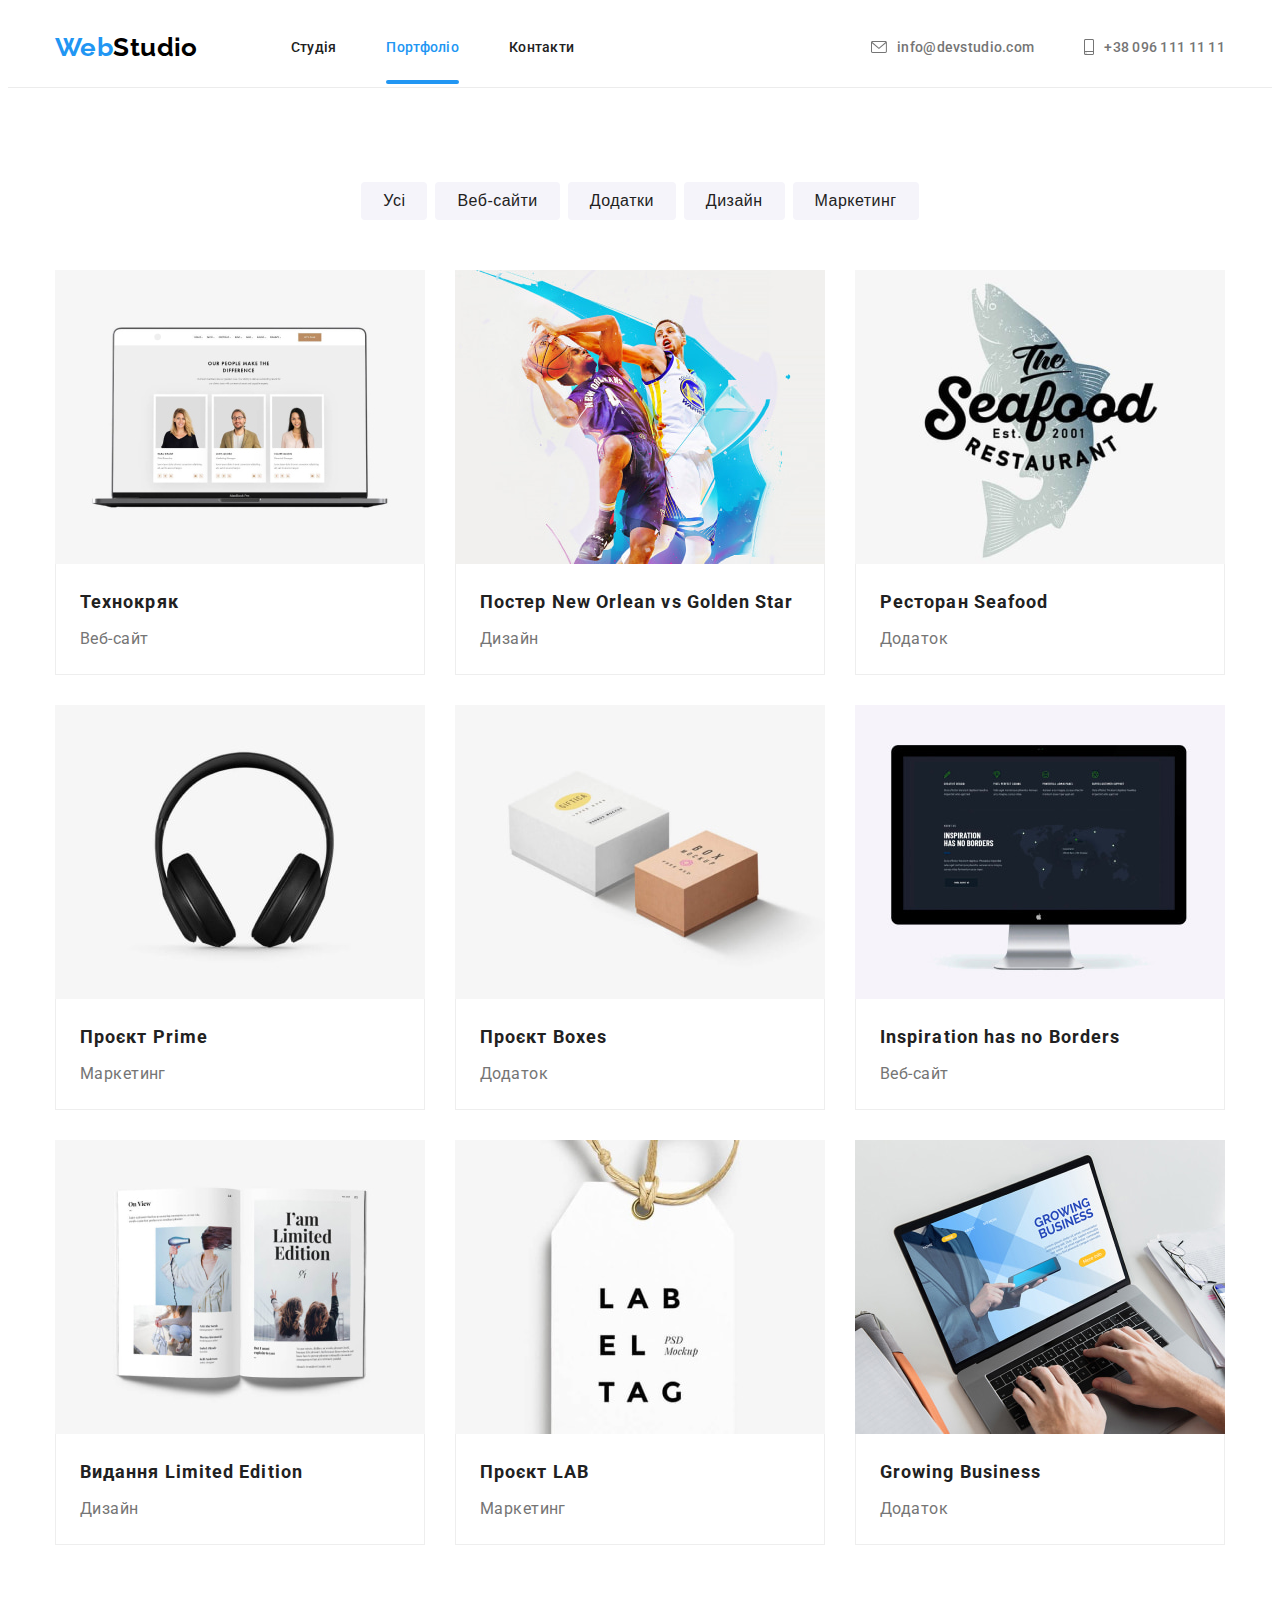
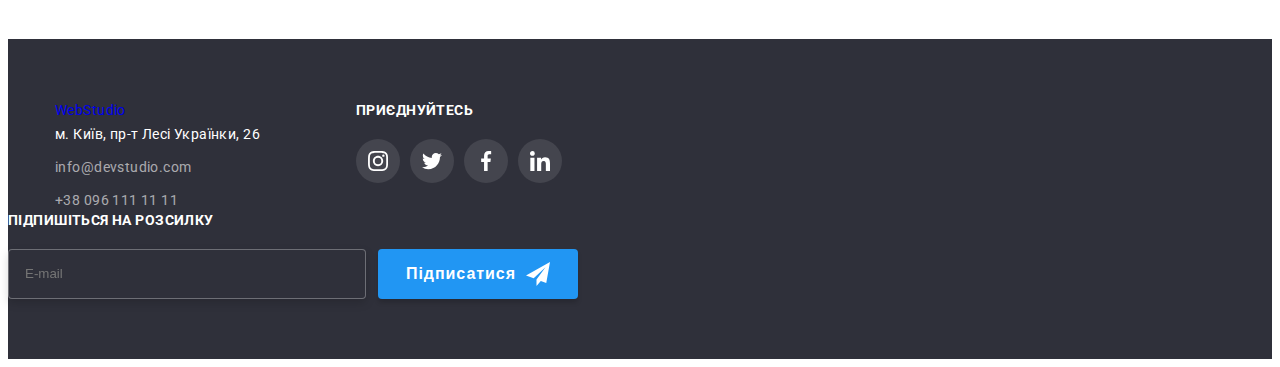
==== commit ec86b8fe: "modiff" ====
--- a/portfolio.html
+++ b/portfolio.html
@@ -17,168 +17,164 @@
 </head>
 <body>
     <!--секция хедер-->
-    <!--секция хедер-->
     <header class="header">
-        <div class="container header-container">
-          <a class="header-link link" href="./index.html">Web<span class="header-link-logo">Studio</span></a>
-          <!--главная навигация-->
-          <nav class="nav">
-            <ul class="nav-list list">
-              <li class="nav-item">
-                <a class="nav-link link" href="./index.html">Студія</a>
-              </li>
-              <li class="nav-item">
-                <a class="nav-link link current" href="./portfolio.html">Портфоліо</a>
-              </li>
-              <li class="nav-item">
-                <a class="nav-link link" href="">Контакти</a>
-              </li>
-            </ul>
-          </nav>
-  
-          <ul class="header-list list">
-            <li class="header-item">
-              <a class="header-contact link" href="mailto:info@devstudio.com">
-                <svg class="hero-icon envelope">
-                  <use href="./images/icons.svg#envelope"></use>
-                </svg
-                >info@devstudio.com</a
-              >
+      <div class="container header-container">
+        <a class="logo link" href="./index.html"
+          >Web<span class="logo-up">Studio</span></a>
+        <!--главная навигация-->
+        <nav class="site-nav">
+          <ul class="site-nav__list list">
+            <li class="site-nav__item ">
+              <a class="site-nav__link link" href="./index.html">Студія</a>
             </li>
-            <li class="header-item">
-              <a class="header-contact link" href="tel:+380961111111">
-                <svg class="hero-icon smartphone">
-                  <use href="./images/icons.svg#smartphone"></use>
-                </svg>
-                +38 096 111 11 11</a
-              >
+            <li class="site-nav__item">
+              <a class="site-nav__link link site-nav__link--current" href="./portfolio.html">Портфоліо</a>
+            </li>
+            <li class="site-nav__item">
+              <a class="site-nav__link link" href="">Контакти</a>
             </li>
           </ul>
-        </div>
-      </header>
+        </nav>
+
+        <ul class="header-contacts list">
+          <li class="header-contacts__item">
+            <a class="header-contacts__link link" href="mailto:info@devstudio.com">
+              <svg class="header-contacts__icon envelope">
+                <use href="./images/icons.svg#envelope"></use>
+              </svg>info@devstudio.com</a>
+          </li>
+          <li class="header-contacts__item">
+            <a class="header-contacts__link link" href="tel:+380961111111">
+              <svg class="header-contacts__icon smartphone">
+                <use href="./images/icons.svg#smartphone"></use>
+              </svg>+38 096 111 11 11</a
+            >
+          </li>
+        </ul>
+      </div>
+    </header>
     <!--Уникальный контент-->
     <main>
         <section class=" section filter">
             <div class="container">
-                <ul class="filter-list list">
-                    <li class="filter-item"><button class="filter-button" type="button">Усі</button></li>
-                    <li class="filter-item"><button class="filter-button" type="button">Веб-сайти</button></li>
-                    <li class="filter-item"><button class="filter-button" type="button">Додатки</button></li>
-                    <li class="filter-item"><button class="filter-button" type="button">Дизайн</button></li>
-                    <li class="filter-item"><button class="filter-button" type="button">Маркетинг</button></li>
+                <ul class="filter__list list">
+                    <li class="filter__item"><button class="filter__button" type="button">Усі</button></li>
+                    <li class="filter__item"><button class="filter__button" type="button">Веб-сайти</button></li>
+                    <li class="filter__item"><button class="filter__button" type="button">Додатки</button></li>
+                    <li class="filter__item"><button class="filter__button" type="button">Дизайн</button></li>
+                    <li class="filter__item"><button class="filter__button" type="button">Маркетинг</button></li>
                 </ul>
-    
-                <ul class="potfolio-list list">
-                    <li class="portfolio-item">
-                      <a class="portfolio-link" href="">
-                        <div class="portfolio-wrapper">
-                          <img class="portfolio-image" src="./images/img1.jpg" alt="Веб-сайт" width="370">
-                          <p class="portfolio-descr">Ресурс пропонує комплексні пропозиції з різним рівнем функціоналу та сервісів. Все це дозволить відвідувачу отримати вичерпні відомості про компанію чи приватну особу.</p>
-                        </div>
-                        <div class="portfolio-textext">
-                          <h3 class="portfolio-title">Технокряк</h3>
-                          <p class="portfolio-text">Веб-сайт</p>
-                        </div>
-                      </a>
-                    </li>
-                    <li class="portfolio-item">
-                      <a class="portfolio-link" href="">
-                        <div class="portfolio-wrapper">
-                          <img class="portfolio-image" src="./images/img2.jpg" alt="постер" width="370">
-                          <p class="portfolio-descr">Ресурс пропонує комплексні пропозиції з різним рівнем функціоналу та сервісів. Все це дозволить відвідувачу отримати вичерпні відомості про компанію чи приватну особу.</p>
-                        </div>
-                        <div class="portfolio-textext">
-                          <h3 class="portfolio-title">Постер New Orlean vs Golden Star</h3>
-                          <p class="portfolio-text">Дизайн</p>
-                        </div>
-                      </a>
-                    </li>
-                    <li class="portfolio-item">
-                      <a class="portfolio-link" href="">
-                        <div class="portfolio-wrapper">
-                          <img class="portfolio-image" src="./images/img3.jpg" alt="логотип" width="370">
-                        <p class="portfolio-descr">Ресурс пропонує комплексні пропозиції з різним рівнем функціоналу та сервісів. Все це дозволить відвідувачу отримати вичерпні відомості про компанію чи приватну особу.</p>
-                        </div>
-                        <div class="portfolio-textext">
-                          <h3 class="portfolio-title">Ресторан Seafood</h3>
-                          <p class="portfolio-text">Додаток</p>
-                        </div>
-                      </a>
-                    </li>
-                    <li class="portfolio-item">
-                      <a class="portfolio-link" href="">
-                        <div class="portfolio-wrapper">
-                          <img class="portfolio-image" src="./images/img4.jpg" alt="наушники" width="370">
-                        <p class="portfolio-descr">Ресурс пропонує комплексні пропозиції з різним рівнем функціоналу та сервісів. Все це дозволить відвідувачу отримати вичерпні відомості про компанію чи приватну особу.</p>
-                        </div>
-                        <div class="portfolio-textext">
-                          <h3 class="portfolio-title">Проєкт Prime</h3>
-                          <p class="portfolio-text">Маркетинг</p>
-                        </div>
-                      </a>
-                    </li>
-                    <li class="portfolio-item">
-                      <a class="portfolio-link" href="">
-                        <div class="portfolio-wrapper">
-                          <img class="portfolio-image" src="./images/img5.jpg" alt="коробки" width="370">
-                        <p class="portfolio-descr">Ресурс пропонує комплексні пропозиції з різним рівнем функціоналу та сервісів. Все це дозволить відвідувачу отримати вичерпні відомості про компанію чи приватну особу.</p>
-                        </div>
-                        <div class="portfolio-textext">
-                          <h3 class="portfolio-title">Проєкт Boxes</h3>
-                          <p class="portfolio-text">Додаток</p>
-                        </div>
-                      </a>
-                    </li>
-                    <li class="portfolio-item">
-                      <a class="portfolio-link" href="">
-                        <div class="portfolio-wrapper">
-                          <img class="portfolio-image" src="./images/img6.jpg" alt="монитор" width="370">
-                        <p class="portfolio-descr">Ресурс пропонує комплексні пропозиції з різним рівнем функціоналу та сервісів. Все це дозволить відвідувачу отримати вичерпні відомості про компанію чи приватну особу.</p>
-                        </div>
-                        <div class="portfolio-textext">
-                          <h3 class="portfolio-title">Inspiration has no Borders</h3>
-                          <p class="portfolio-text">Веб-сайт</p>
-                        </div>
-                      </a>
-                    </li>
-                    <li class="portfolio-item">
-                      <a class="portfolio-link" href="">
-                        <div class="portfolio-wrapper">
-                          <img class="portfolio-image" src="./images/img7.jpg" alt="книга" width="370">
-                        <p class="portfolio-descr">Ресурс пропонує комплексні пропозиції з різним рівнем функціоналу та сервісів. Все це дозволить відвідувачу отримати вичерпні відомості про компанію чи приватну особу.</p>
-                        </div>
-                        <div class="portfolio-textext">
-                          <h3 class="portfolio-title">Видання Limited Edition</h3>
-                          <p class="portfolio-text">Дизайн</p>
-                        </div>
-                      </a>
-                    </li>
-                    <li class="portfolio-item">
-                      <a class="portfolio-link" href="">
-                        <div class="portfolio-wrapper">
-                          <img class="portfolio-image" src="./images/img8.jpg" alt="бирка" width="370">
-                        <p class="portfolio-descr">Ресурс пропонує комплексні пропозиції з різним рівнем функціоналу та сервісів. Все це дозволить відвідувачу отримати вичерпні відомості про компанію чи приватну особу.</p>
-                        </div>
-                        <div class="portfolio-textext">
-                          <h3 class="portfolio-title">Проєкт LAB</h3>
-                          <p class="portfolio-text">Маркетинг</p>
-                        </div>
-                      </a>
-                    </li>
-                    <li class="portfolio-item">
-                      <a class="portfolio-link" href="">
-                        <div class="portfolio-wrapper">
-                          <img class="portfolio-image" src="./images/img9.jpg" alt="ноутбук" width="370">
-                        <p class="portfolio-descr">Ресурс пропонує комплексні пропозиції з різним рівнем функціоналу та сервісів. Все це дозволить відвідувачу отримати вичерпні відомості про компанію чи приватну особу.</p>
-                        </div>
-                        <div class="portfolio-textext">
-                          <h3 class="portfolio-title">Growing Business</h3>
-                          <p class="portfolio-text">Додаток</p>
+                  <ul class="portfolio__list list">
+                    <li class="portfolio__item">
+                      <a class="portfolio__link" href="">
+                        <div class="portfolio__wrapper">
+                          <img class="portfolio__image" src="./images/img1.jpg" alt="Веб-сайт" width="370">
+                          <p class="portfolio__descr">Ресурс пропонує комплексні пропозиції з різним рівнем функціоналу та сервісів. Все це дозволить відвідувачу отримати вичерпні відомості про компанію чи приватну особу.</p>
+                        </div>
+                        <div class="portfolio__group">
+                          <h3 class="portfolio__title">Технокряк</h3>
+                          <p class="portfolio__text">Веб-сайт</p>
+                        </div>
+                      </a>
+                    </li>
+                    <li class="portfolio__item">
+                      <a class="portfolio__link" href="">
+                        <div class="portfolio__wrapper">
+                          <img class="portfolio__image" src="./images/img2.jpg" alt="постер" width="370">
+                          <p class="portfolio__descr">Ресурс пропонує комплексні пропозиції з різним рівнем функціоналу та сервісів. Все це дозволить відвідувачу отримати вичерпні відомості про компанію чи приватну особу.</p>
+                        </div>
+                        <div class="portfolio__group">
+                          <h3 class="portfolio__title">Постер New Orlean vs Golden Star</h3>
+                          <p class="portfolio__text">Дизайн</p>
+                        </div>
+                      </a>
+                    </li>
+                    <li class="portfolio__item">
+                      <a class="portfolio__link" href="">
+                        <div class="portfolio__wrapper">
+                          <img class="portfolio__image" src="./images/img3.jpg" alt="логотип" width="370">
+                        <p class="portfolio__descr">Ресурс пропонує комплексні пропозиції з різним рівнем функціоналу та сервісів. Все це дозволить відвідувачу отримати вичерпні відомості про компанію чи приватну особу.</p>
+                        </div>
+                        <div class="portfolio__group">
+                          <h3 class="portfolio__title">Ресторан Seafood</h3>
+                          <p class="portfolio__text">Додаток</p>
+                        </div>
+                      </a>
+                    </li>
+                    <li class="portfolio__item">
+                      <a class="portfolio__link" href="">
+                        <div class="portfolio__wrapper">
+                          <img class="portfolio__image" src="./images/img4.jpg" alt="наушники" width="370">
+                        <p class="portfolio__descr">Ресурс пропонує комплексні пропозиції з різним рівнем функціоналу та сервісів. Все це дозволить відвідувачу отримати вичерпні відомості про компанію чи приватну особу.</p>
+                        </div>
+                        <div class="portfolio__group">
+                          <h3 class="portfolio__title">Проєкт Prime</h3>
+                          <p class="portfolio__text">Маркетинг</p>
+                        </div>
+                      </a>
+                    </li>
+                    <li class="portfolio__item">
+                      <a class="portfolio__link" href="">
+                        <div class="portfolio__wrapper">
+                          <img class="portfolio__image" src="./images/img5.jpg" alt="коробки" width="370">
+                        <p class="portfolio__descr">Ресурс пропонує комплексні пропозиції з різним рівнем функціоналу та сервісів. Все це дозволить відвідувачу отримати вичерпні відомості про компанію чи приватну особу.</p>
+                        </div>
+                        <div class="portfolio__group">
+                          <h3 class="portfolio__title">Проєкт Boxes</h3>
+                          <p class="portfolio__text">Додаток</p>
+                        </div>
+                      </a>
+                    </li>
+                    <li class="portfolio__item">
+                      <a class="portfolio__link" href="">
+                        <div class="portfolio__wrapper">
+                          <img class="portfolio__image" src="./images/img6.jpg" alt="монитор" width="370">
+                        <p class="portfolio__descr">Ресурс пропонує комплексні пропозиції з різним рівнем функціоналу та сервісів. Все це дозволить відвідувачу отримати вичерпні відомості про компанію чи приватну особу.</p>
+                        </div>
+                        <div class="portfolio__group">
+                          <h3 class="portfolio__title">Inspiration has no Borders</h3>
+                          <p class="portfolio__text">Веб-сайт</p>
+                        </div>
+                      </a>
+                    </li>
+                    <li class="portfolio__item">
+                      <a class="portfolio__link" href="">
+                        <div class="portfolio__wrapper">
+                          <img class="portfolio__image" src="./images/img7.jpg" alt="книга" width="370">
+                        <p class="portfolio__descr">Ресурс пропонує комплексні пропозиції з різним рівнем функціоналу та сервісів. Все це дозволить відвідувачу отримати вичерпні відомості про компанію чи приватну особу.</p>
+                        </div>
+                        <div class="portfolio__group">
+                          <h3 class="portfolio__title">Видання Limited Edition</h3>
+                          <p class="portfolio__text">Дизайн</p>
+                        </div>
+                      </a>
+                    </li>
+                    <li class="portfolio__item">
+                      <a class="portfolio__link" href="">
+                        <div class="portfolio__wrapper">
+                          <img class="portfolio__image" src="./images/img8.jpg" alt="бирка" width="370">
+                        <p class="portfolio__descr">Ресурс пропонує комплексні пропозиції з різним рівнем функціоналу та сервісів. Все це дозволить відвідувачу отримати вичерпні відомості про компанію чи приватну особу.</p>
+                        </div>
+                        <div class="portfolio__group">
+                          <h3 class="portfolio__title">Проєкт LAB</h3>
+                          <p class="portfolio__text">Маркетинг</p>
+                        </div>
+                      </a>
+                    </li>
+                    <li class="portfolio__item">
+                      <a class="portfolio__link" href="">
+                        <div class="portfolio__wrapper">
+                          <img class="portfolio__image" src="./images/img9.jpg" alt="ноутбук" width="370">
+                        <p class="portfolio__descr">Ресурс пропонує комплексні пропозиції з різним рівнем функціоналу та сервісів. Все це дозволить відвідувачу отримати вичерпні відомості про компанію чи приватну особу.</p>
+                        </div>
+                        <div class="portfolio__group">
+                          <h3 class="portfolio__title">Growing Business</h3>
+                          <p class="portfolio__text">Додаток</p>
                         </div>
                       </a>
                     </li>
                 </ul>
-            </div>
+                </div>
         </section>
     </main>
     <!--Секция футер-->
--- a/css/styles.css
+++ b/css/styles.css
@@ -96,8 +96,6 @@
   color: var(--tblack-txt-color);
 }
 
-.site-nav{}
-
 .site-nav__list {
   display: flex;
   align-items: center;
@@ -119,14 +117,14 @@
   color: var(--black-txt-color);
   padding-bottom: 28px;
 }
-.site-nav__link.current {
+.site-nav__link.site-nav__link--current {
   color: var(--blue-txt-color);
 }
 
-.current{
+.site-nav__link--current{
   position:relative;
 }
-.current::after{
+.site-nav__link--current::after{
   content: '';
   position: absolute;
   bottom: -1px;
@@ -729,20 +727,20 @@
 }
 /*Портфолио*/
 
-.filter-list {
+.filter__list {
   display: flex;
   flex-wrap: wrap;
   justify-content: center;
   padding-bottom: 50px;
 }
-.filter-item {
+.filter__item {
   margin-right: 8px;
 }
-.filter-item:last-child {
+.filter__item:last-child {
   margin-right: 0;
 }
 
-.filter-button {
+.filter__button {
   display: inline-block;
   height: 38px;
   padding: 6px 22px;
@@ -758,53 +756,53 @@
   background-color: #F5F4FA ;
 
 }
-.filter-button:hover,
-.filter-button:focus {
+.filter__button:hover,
+.filter__button:focus {
   background: var(--blue-txt-color);
   color: var(--white-txt-color);
 
   transition: background-color 250ms cubic-bezier(0.4, 0, 0.2, 1),
     color 250ms cubic-bezier(0.4, 0, 0.2, 1);
 }
-.potfolio-list {
+.portfolio__list {
   display: flex;
   flex-wrap: wrap;
   padding: 0;
   gap: 30px;
 }
 
-.portfolio-item {
+.portfolio__item {
   background: #FFFFFF;
 }
 
-.portfolio-item:hover,
-.portfolio-item:focus {
+.portfolio__item:hover,
+.portfolio__item:focus {
   box-shadow: 0px 1px 1px rgba(0, 0, 0, 0.12), 0px 4px 4px rgba(0, 0, 0, 0.06),
     1px 4px 6px rgba(0, 0, 0, 0.16);
 
   transition: box-shadow 250ms cubic-bezier(0.4, 0, 0.2, 1);
 }
- /* .portfolio-item:nth-child(3n) {
+ /* .portfolio__item:nth-child(3n) {
   margin-right: 0px;
 }
-.portfolio-item:nth-last-child(-n + 3) {
+.portfolio__item:nth-last-child(-n + 3) {
   margin-bottom: 0px;
 }  */
 
-.portfolio-link{
+.portfolio__link{
   display: block;
   text-decoration: none;
 }
 
-.portfolio-wrapper{
+.portfolio__wrapper{
   position: relative;
   overflow: hidden;
 }
 
-.portfolio-image{
+.portfolio__image{
   display: block;
 }
-.portfolio-descr{
+.portfolio__descr{
   position: absolute;
   opacity: 0;
   width: 100%;
@@ -828,18 +826,18 @@
     transform 250ms cubic-bezier(0.4, 0, 0.2, 1);  
 }
 
-.portfolio-link:hover .portfolio-descr{
+.portfolio__link:hover .portfolio__descr{
   transform: translateY(0);
   opacity: 1;
   top: -4px;
 }
 
-.portfolio-textext{
+.portfolio__group{
   padding: 20px 24px;
   border: 1px solid #eeeeee;
   border-top: none;
 }
-.portfolio-title {
+.portfolio__title {
   font-family: 'Roboto', sans-serif;
   margin-bottom: 4px;
   font-weight: 700;
@@ -850,7 +848,7 @@
   color:var(--black-txt-color)
 }
 
-.portfolio-text {
+.portfolio__text {
   font-family: 'Roboto', sans-serif;
   font-weight: 400;
   font-size: 16px;
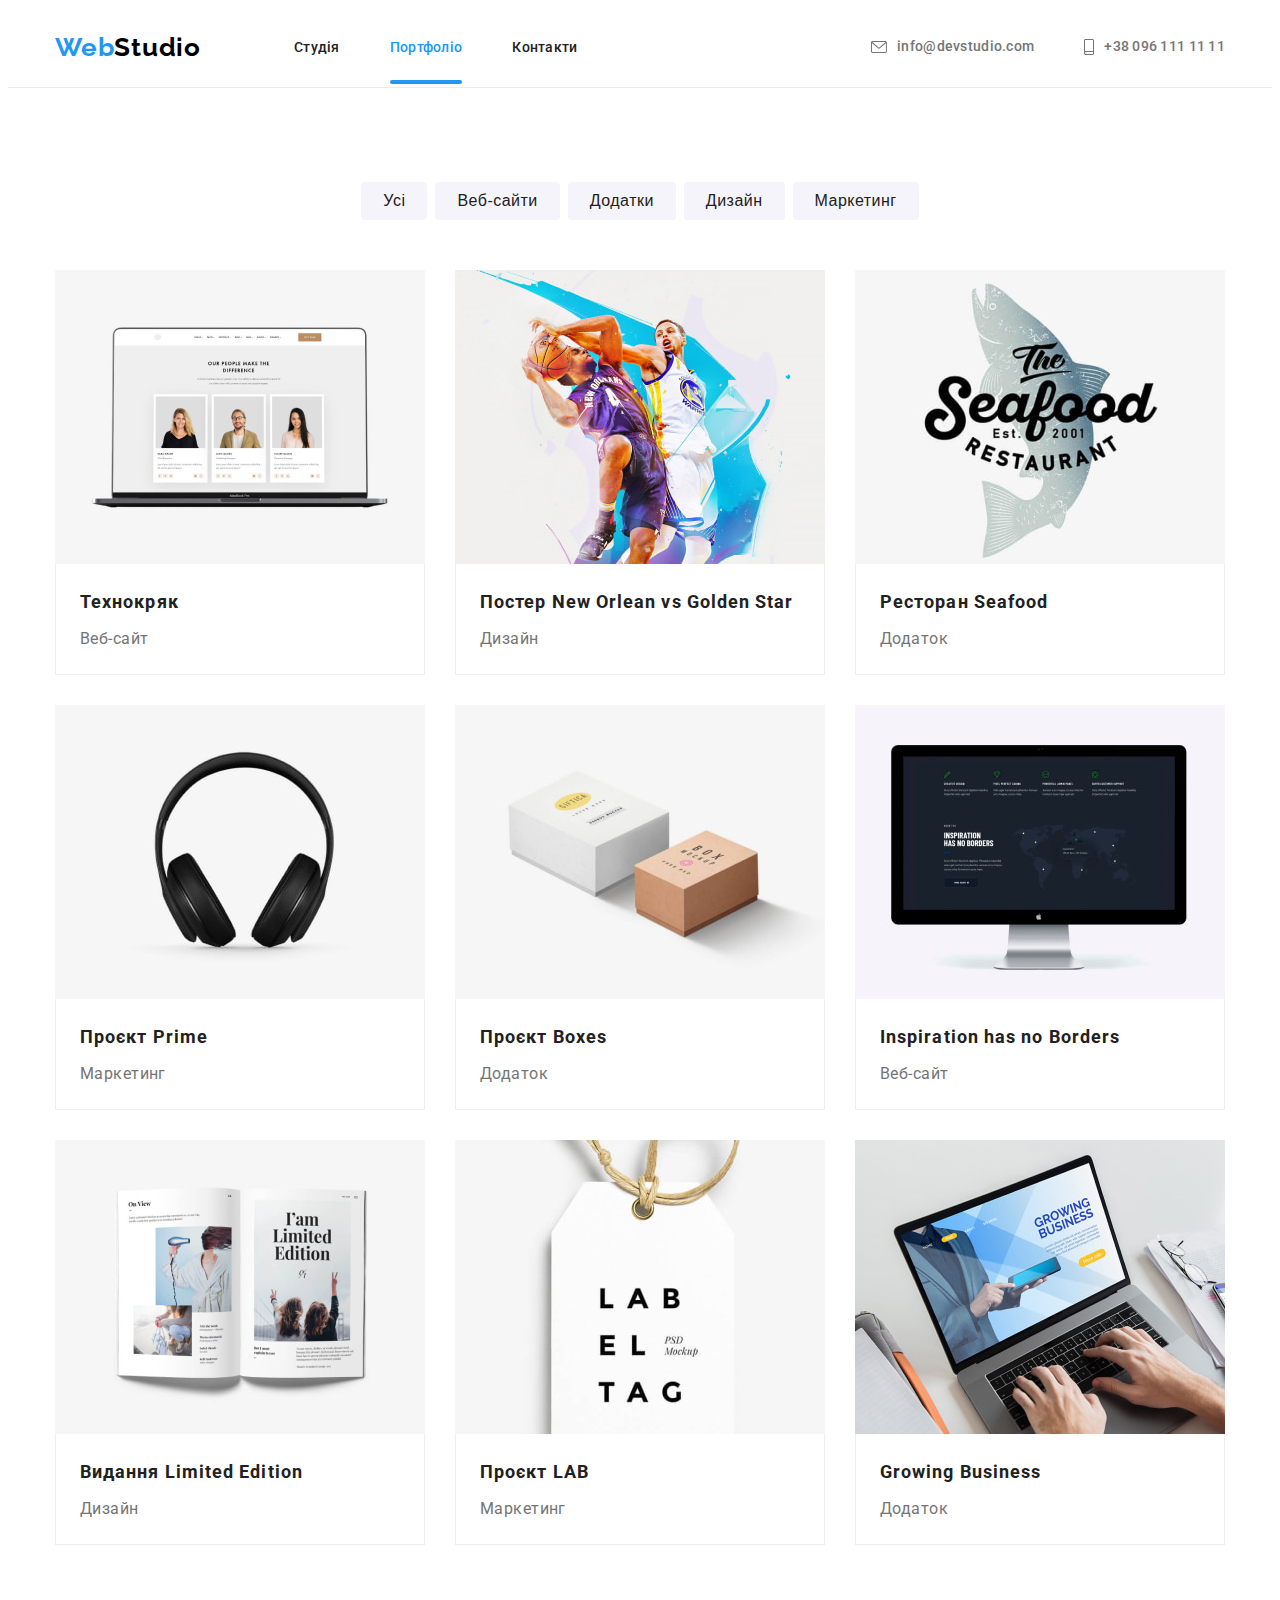
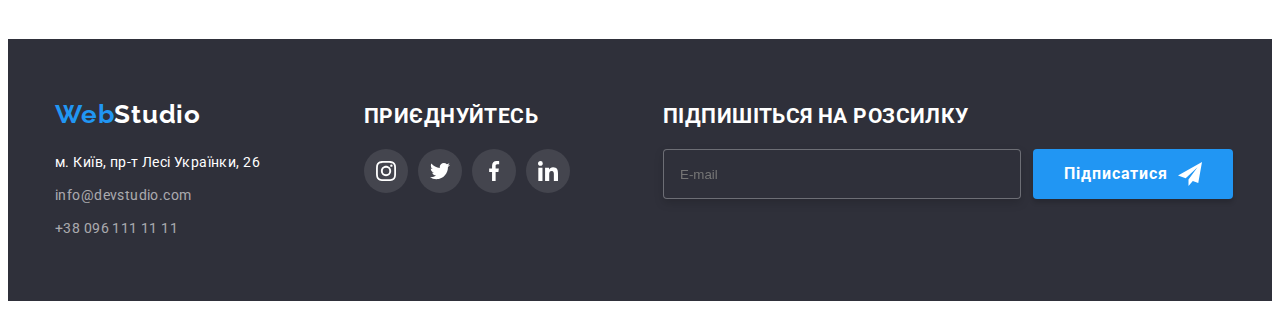
==== commit 4ecf2f2e: "bem" ====
--- a/portfolio.html
+++ b/portfolio.html
@@ -179,32 +179,31 @@
     </main>
     <!--Секция футер-->
     <footer class="footer">
-      <div class="footer-all">
-      <div class="container">
-        <div class="footer-box">
+      <div class="footer__box container">
+        <div class="footer-box__left">
           <div class="footer-wrapper">
-            <div class="logo-footer">
-              <a class="footer-link link" href="./index.html">Web<span class="footer-logo">Studio</span></a>
+            <div class="logo-box">
+              <a class="logo link" href="./index.html">Web<span class="logo-down">Studio</span></a>
             </div>
-            <div class="footer-obj">
-              <address class="footer-address">
-                <ul class="footer-list list">
-                  <li class="footer-item">
+            <div class="footer-info">
+              <address class="address">
+                <ul class="address__list list">
+                  <li class="address__item">
                     <a
-                      class="footer-adress link"
+                      class="address__link link"
                       href="https://www.google.com.ua/maps/place/%D0%B1%D1%83%D0%BB.+%D0%9B%D0%B5%D1%81%D0%B8+%D0%A3%D0%BA%D1%80%D0%B0%D0%B8%D0%BD%D0%BA%D0%B8,+26,+%D0%9A%D0%B8%D0%B5%D0%B2,+02000/@50.4265841,30.5361971,17z/data=!3m1!4b1!4m5!3m4!1s0x40d4cf0e033ecbe9:0x57a4dffefec77da0!8m2!3d50.4265807!4d30.5383858?hl=ru"
                       target="_blank"
                       rel="noopener  noreferrer"
                       >м. Київ, пр-т Лесі Українки, 26</a
                     >
                   </li>
-                  <li class="footer-item">
-                    <a class="footer-contact link" href="mailto:info@devstudio.com"
+                  <li class="address__item">
+                    <a class="address__link address__link--color link" href="mailto:info@devstudio.com"
                       >info@devstudio.com</a
                     >
                   </li>
-                  <li class="footer-item">
-                    <a class="footer-contact link" href="tel:+380961111111"
+                  <li class="address__item">
+                    <a class="address__link address__link--color link" href="tel:+380961111111"
                       >+38 096 111 11 11</a
                     >
                   </li>
@@ -212,33 +211,33 @@
               </address>
             </div>
           </div>
-            <div class="footer-second">
-              <h2 class="footer-title">ПРИЄДНУЙТЕСЬ</h2>
-              <ul class="footer-lists list">
-                <li>
-                  <a href="" class="footer-linkk">
-                    <svg class="footer-icon">
+            <div class="footer-join">
+              <h2 class="footer-join__title">ПРИЄДНУЙТЕСЬ</h2>
+              <ul class="footer-join__list list">
+                <li>
+                  <a href="" class="footer-join__link">
+                    <svg class="footer-join__icon">
                       <use href="./images/icons.svg#instagram"></use>
                     </svg>
                   </a>
                 </li>
                 <li>
-                  <a href="" class="footer-linkk">
-                    <svg class="footer-icon">
+                  <a href="" class="footer-join__link">
+                    <svg class="footer-join__icon">
                       <use href="./images/icons.svg#twitter"></use>
                     </svg>
                   </a>
                 </li>
                 <li>
-                  <a href="" class="footer-linkk">
-                    <svg class="footer-icon">
+                  <a href="" class="footer-join__link">
+                    <svg class="footer-join__icon">
                       <use href="./images/icons.svg#facebook"></use>
                     </svg>
                   </a>
                 </li>
                 <li>
-                  <a href="" class="footer-linkk">
-                    <svg class="footer-icon">
+                  <a href="" class="footer-join__link">
+                    <svg class="footer-join__icon">
                       <use href="./images/icons.svg#linkedin"></use>
                     </svg>
                   </a>
@@ -246,18 +245,17 @@
               </ul>
           </div>
         </div>
-      </div>
 
-      <div class="footer-subscription">
-          <h2 class="footer-title">Підпишіться на розсилку</h2>
-          <form class="signup_form">
-            <div class="subscription-group">
-              <input type="email" class="footer-input" name="email" id="email" placeholder="E-mail">
-              <label for="email" class="footer-label"></label>
-              <button type="submit" class="footer-button">
-                <div class="footer-button-icon">
-                  <span class="footer-button-text">Підписатися</span>
-                  <svg class="footer-icon-button" width="24" height="24">
+      <div class="footer-right">
+          <h2 class="footer-join__title">Підпишіться на розсилку</h2>
+          <form>
+            <div class="signup">
+              <input type="email" class="signup__input" name="email" id="email" placeholder="E-mail">
+              <label for="email"></label>
+              <button  class="button button--positioning button--margin" type="submit">
+                <div class="button__icon">
+                  <span>Підписатися</span>
+                  <svg width="24" height="24">
                     <use href="./images/icons.svg#send"></use>
                   </svg>
                 </div>
@@ -267,6 +265,6 @@
         </div>
       </div>
 
-    </footer> 
+    </footer>
 </body>
 </html>--- a/css/styles.css
+++ b/css/styles.css
@@ -27,6 +27,7 @@
 
 body {
   font-family: 'Roboto', sans-serif;
+  font-weight: 700;
   font-size: 14px;
   line-height: 1.71;
   letter-spacing: 0.03em;
@@ -63,13 +64,13 @@
   text-decoration: none;
 }
 
-
 .header {
   padding-top: 24px;
   padding-bottom: 24px;
   border-bottom: 1px solid #ececec;
   background: var(--white-bgr-color);
 }
+
 .container {
   width: 1200px;
   padding-left: 15px;
@@ -78,7 +79,6 @@
   margin-right: auto;
 }
 
-
 .header-container {
   display: flex;
   align-items: center;
@@ -89,9 +89,11 @@
   font-weight: 700;
   font-size: 26px;
   line-height: 1.19;
+  letter-spacing: 0.03em;
   color: var(--blue-txt-color);
   margin-right: 93px;
 }
+
 .logo-up {
   color: var(--tblack-txt-color);
 }
@@ -112,18 +114,17 @@
   font-family: 'Roboto', sans-serif;
   font-weight: 500;
   font-size: 14px;
-  line-height: 16px;
+  line-height: 1.14;
   letter-spacing: 0.02em;
   color: var(--black-txt-color);
   padding-bottom: 28px;
 }
-.site-nav__link.site-nav__link--current {
+
+.site-nav__link--current {
+  position:relative;
   color: var(--blue-txt-color);
 }
 
-.site-nav__link--current{
-  position:relative;
-}
 .site-nav__link--current::after{
   content: '';
   position: absolute;
@@ -139,7 +140,6 @@
 .site-nav__link:hover,
 .nav-link:focus {
   color: var(--blue-txt-color);
-
   transition: color 250ms cubic-bezier(0.4, 0, 0.2, 1);
 }
 
@@ -151,7 +151,6 @@
 
 .header-contacts__item{
   margin-right: 50px;
-  
 }
 
 .header-contacts__item:last-child {
@@ -162,13 +161,13 @@
   display: flex;
   align-items: center;
   font-family: 'Roboto', sans-serif;
-  font-style: normal;
   font-weight: 500;
   font-size: 14px;
-  line-height: 16px;
+  line-height: 1.14;
   letter-spacing: 0.02em;
   color: var(--gray-txt-color);
 }
+
 .header-contacts__link:hover,
 .header-contacts__link:focus {
   color: var(--blue-txt-color);
@@ -177,36 +176,35 @@
 
 .header-contacts__icon{
   margin-right: 10px;
-}
+  fill: #757575;
+}
+
 .header-contacts__icon.envelope{
   width: 16px;
   height: 12px;
-  fill: #757575;
-
 }
 
 .header-contacts__icon.smartphone{
   width: 10px;
   height: 16px;
-  fill: #757575;
 }
 
 .header-contacts__link:hover .header-contacts__icon,
 .header-contacts__link:focus .header-contacts__icon {
   fill:var(--blue-txt-color) ;
-
   transition: fill 250ms cubic-bezier(0.4, 0, 0.2, 1);
-}
+} 
+
 .hero {
   text-align: center;
-  padding-top: 200px;
-  padding-bottom: 200px; 
   background-color: var(--dark-bgr-color);
 }
 
 .hero__fon{
   height: 600px;
   max-width: 1600px;
+  padding-top: 200px;
+  padding-bottom: 200px; 
   margin-left: auto;
   margin-right: auto;
   background-image: linear-gradient(to right, var(--hero-gradient), rgba(00, 00, 00, 0)), url(../images/fon.jpg); 
@@ -216,19 +214,15 @@
 }
 .hero__title {
   margin-bottom: 30px;
-
   font-weight: 900;
   font-size: 44px;
   line-height: 1.36;
   letter-spacing: 0.06em;
   text-transform: uppercase;
-
   color: var(--white-txt-color);
 }
-.hero-button {
-  padding: 8px 30px;
-  max-width: 350px;
-  min-width: 216px;
+
+.button {  
   font-family: 'Roboto', sans-serif;
   font-weight: 700;
   font-size: 16px;
@@ -242,16 +236,18 @@
   border: none;
 }
 
-.hero-button:hover,
-.hero-button:focus {
+.button--size{
+  padding: 8px 30px;
+  max-width: 350px;
+  min-width: 216px;
+}
+
+.button:hover,
+.button:focus {
   background: #188ce8;
-
-  /* transition-duration: 250ms;
-  transition-timing-function: cubic-bezier(0.4, 0, 0.2, 1); */
-}
-
-
-
+  transition-duration: 250ms;
+  transition-timing-function: cubic-bezier(0.4, 0, 0.2, 1);
+}
 /* BACKDROP */
 .backdrop {
   position: fixed;
@@ -264,11 +260,13 @@
   background: rgba(0, 0, 0, 0.2);
   transition: opacity 250ms cubic-bezier(0.4, 0, 0.2, 1);
 }
+
 .backdrop.is-hidden {
   opacity: 0;
   pointer-events: none;
   visibility: hidden;
 }
+
 .modal {
   position: absolute;
   top: 50%;
@@ -281,9 +279,7 @@
     0px 2px 1px rgba(0, 0, 0, 0.2);
   border-radius: 4px;
 }
-
 /* forma */
-
 .form {
   width: 528px;
   margin-left: auto;
@@ -292,7 +288,7 @@
   padding: 8px 40px;
 }
 
-.modal-button {
+.form-button {
   position: relative;
   width: 30px;
   height: 30px;
@@ -304,7 +300,7 @@
   cursor: pointer;
 }
 
-.form-icon-button {
+.form-button__icon {
   position: absolute;
   width: 18px;
   height: 18px;
@@ -315,24 +311,17 @@
   transition: fill 250ms cubic-bezier(0.4, 0, 0.2, 1);
 }
 
-
-
-
-.modal-button:hover .form-icon-button,
-.modal-button:focus .form-icon-button {
+.form-button:hover .form-button__icon,
+.form-button:focus .form-button__icon {
   fill:var(--blue-txt-color) ;
   transition: fill 250ms cubic-bezier(0.4, 0, 0.2, 1);
 }
 
-
-
-.form-text {
+.form__text {
   width: 100%;
-  font-weight: 700;
   font-size: 20px;
   line-height: 1.15;
   text-align: center;
-
   color: #212121;
   margin-bottom: 12px;
 }
@@ -341,20 +330,19 @@
   flex-direction: column;
 }
 
-.form-label {
+.form-field__label {
   margin-top: 10px;
   margin-bottom: 4px;
-
   font-size: 12px;
   line-height: 1.17;
   letter-spacing: 0.01em;
-
   color: #757575;
 }
-.form-input-icon {
+
+.form-group {
   position: relative;
 }
-.form-input {
+.form-group__input {
   width: 100%;
   height: 40px;
   padding: 14px;
@@ -363,12 +351,14 @@
   border-radius: 4px;
   transition: border-color 250ms cubic-bezier(0.4, 0, 0.2, 1);
 }
-.form-input:hover,
-.form-input:focus {
+
+.form-group__input:hover,
+.form-group__input:focus {
   border-color: #2196f3;
   outline: transparent;
 }
-.form-icon {
+
+.form-group__icon {
   position: absolute;
   display: inline-block;
   top: 50%;
@@ -377,50 +367,51 @@
   fill: #212121;
   transition: fill 250ms cubic-bezier(0.4, 0, 0.2, 1);
 }
- .form-input:hover + .form-icon,
-.form-input:focus + .form-icon {
+
+.form-group__input:hover + .form-group__icon,
+.form-group__input:focus + .form-group__icon {
   fill: #2196f3;
 } 
 
-.form-icon:hover,
-.form-icon:focus{
+/* .form-group__icon:hover,
+.form-group__icon:focus{
   fill: #2196f3;
-}
-
-.form-textarea {
+} */
+
+.form-field__textarea {
   width: 100%;
   height: 120px;
   resize: none;
   padding: 12px 16px;
   margin-bottom: 10px;
-
   font-size: 14px;
   line-height: 1.14;
   letter-spacing: 0.01em;
-
   color: rgba(117, 117, 117, 0.5);
   border: 1px solid rgba(33, 33, 33, 0.2);
   border-radius: 4px;
-
   transition: border-color 250ms cubic-bezier(0.4, 0, 0.2, 1);
 }
-.form-textarea:hover,
-.form-textarea:focus {
+
+.form-field__textarea:hover,
+.form-field__textarea:focus {
   border-color: #2196f3;
   outline: transparent;
 }
-.form-checkbox {
+
+.form-field__checkbox {
   position: relative;
   display: block;
   min-width: 425px;
   margin-left: 13px;
   margin-bottom: 30px;
 }
-.checkbox {
+
+.form-field__checkbox--hidden {
   visibility: hidden;
 }
 
-.checkbox-icon {
+.form-field__checkbox-icon {
   position: absolute;
   top: 0;
   left: 0;
@@ -433,63 +424,41 @@
   margin-right: 7px;
   transition: background-color 250ms cubic-bezier(0.4, 0, 0.2, 1);
 }
-.checkbox:checked + .checkbox-icon {
- background-color: #2196f3;
- border-color: #2196f3;;
+
+.form-field__checkbox--hidden:checked + .form-field__checkbox-icon {
+  background-color: #2196f3;
+  border-color: #2196f3;;
 } 
 
-
-.checkbox-text {
+.form-field__checkbox-text {
   margin-left: 7px;
+  color: #757575;
+}
+
+.form-field__checkbox-link {
   font-size: 14px;
   line-height: 1.71;
-
-  color: #757575;
-}
-.checkbox-link {
-  font-size: 14px;
-  line-height: 1.71;
-
   color: var(--blue-txt-color);
 }
-.form-button {
-  display: flex;
+
+.button--positioning {
+  display: flex;
+  align-items: center;
+  justify-content: center;
   width: 200px;
   height: 50px;
+}
+
+.button--fields{
+    text-align: center;
   margin-left: auto;
   margin-right: auto;
   margin-bottom: 40px;
-  font-weight: 700;
-  font-size: 16px;
-  line-height: 1.88;
-  align-items: center;
-  justify-content: center;
-  text-align: center;
-  letter-spacing: 0.06em;
-
-  color: #ffffff;
-  background: #2196f3;
-  border-color: transparent;
-  box-shadow: 0px 4px 4px rgba(0, 0, 0, 0.15);
-  border-radius: 4px;
-  cursor: pointer;
-
-  transition: background-color 250ms cubic-bezier(0.4, 0, 0.2, 1),
-    box-shadow 250ms cubic-bezier(0.4, 0, 0.2, 1);
-}
-.form-btn:hover,
-.form-btn:focus {
-  background: #188ce8;
-  box-shadow: 0px 4px 4px rgba(0, 0, 0, 0.15);
-  border-radius: 4px;
-}
-
-
+}
 
 .backdrop:hover {
   opacity: 1;
 }
-
 
 .section {
   padding-top: 94px;
@@ -519,48 +488,45 @@
   width: 270px;
   background: #F5F4FA;
   border-radius: 4px;
-
 }
 
 .about-us__svg{
   display: block;
   width: 70px;
   height: 70px;
-
-}
-
+}
 
 .about-us__title {
   margin-bottom: 10px;
-  font-weight: 700;
   line-height: 1.14;
   text-transform: uppercase;
 }
+
 .about-us__text {
   font-weight: 400;
   color: var(--gray-txt-color);
 }
+
 .services {
   padding-top: 0;
 }
 
 .section__title {
   margin-bottom: 50px;
-  font-weight: 700;
   font-size: 36px;
   line-height: 1.16;
   text-align: center;
 }
 
 .services__list {
-  /* display: flex;
-  flex-wrap: nowrap; */
   justify-content: center;
   margin: 0 auto;
 }
+
 .services__item {
   margin-right: 30px;
 }
+
 .services__item:last-child {
   margin-right: 0px;
 }
@@ -576,9 +542,6 @@
   height: 70px;
   align-items: center;
   justify-content: center;
-  font-family: 'Roboto', sans-serif;
-  font-weight: 700;
-  font-size: 14px;
   line-height: 1.14;
   text-transform: uppercase;
   color: var(--white-txt-color);
@@ -588,24 +551,16 @@
 .services__work > .serv__txt {
   position: absolute;
   bottom: 7px;
-  font-weight: 700;
   text-align: center;
-  letter-spacing: 0.03em;
   text-transform: uppercase;
   background-color:rgba(47, 48, 58, 0.8);;
   color: #fff;
 }
 
-
 .team {
   background: var(--primary-white-bgr-color);
 }
 
-/* .team__list {
-  display: flex;
-  flex-wrap: nowrap;
-} */
-
 .team__item {
   margin-right: 30px;
 }
@@ -617,21 +572,15 @@
 .team__image {
   margin-bottom: 30px;
 }
-/* .team__title {
-  margin-bottom: 50px;
-  font-weight: 700;
-  font-size: 36px;
-  line-height: 1.16;
-  text-align: center;
-} */
+
 .team__name {
   margin-bottom: 10px;
-
   font-weight: 500;
   font-size: 16px;
   line-height: 1.19;
   text-align: center;
 }
+
 .team__text {
   margin-bottom: 25px;
   font-weight: 400;
@@ -667,39 +616,36 @@
   text-decoration: none;
   padding: 12px;
 }
+
 .team__link:hover,
 .team__link:focus {
   background-color: var(--blue-txt-color);
   border-radius: 50%;
 }
+
 .team__icon {
   width: 20px;
   height: 20px;
   fill: #afb1b8;
 }
+
 .team__link:hover .team__icon,
 .team__link:focus .team__icon {
   fill: var(--white-bgr-color);
   background-color: var(--blue-txt-color);
-
   transition: fill 250ms cubic-bezier(0.4, 0, 0.2, 1);
 }
 
-
-/* .section-title {
-  margin-top: 0;
-  margin-bottom: 50px;
-  text-align: center;
-  color: var(--black-txt-color);
-  font-weight: 700;
-  font-size: 36px;
-  line-height: 1.16;
-} */
 .clients {
-  /* display: flex; */
+  display: flex;
   justify-content: center;
   column-gap: 30px;
 }
+
+.section__list--position{
+  gap: 30px;
+}
+
 .clients__link {
   display: flex;
   width: 170px;
@@ -709,33 +655,36 @@
   border: 1px solid #afb1b8;
   border-radius: 4px;
 }
+
 .clients__link:hover,
 .clients__link:focus {
   border: 1px solid #2196f3;
-
   transition: color 250ms cubic-bezier(0.4, 0, 0.2, 1);
 }
+
 .clients__icon {
   width: 106px;
   height: 60px;
   fill: #afb1b8;
 }
+
 .clients__link:hover .clients__icon,
 .clients__link:focus .clients__icon {
   fill: var(--blue-txt-color);
   transition: fill 250ms cubic-bezier(0.4, 0, 0.2, 1);
 }
 /*Портфолио*/
-
 .filter__list {
   display: flex;
   flex-wrap: wrap;
   justify-content: center;
   padding-bottom: 50px;
 }
+
 .filter__item {
   margin-right: 8px;
 }
+
 .filter__item:last-child {
   margin-right: 0;
 }
@@ -754,16 +703,16 @@
   border-radius: 4px;
   border: none;
   background-color: #F5F4FA ;
-
-}
+}
+
 .filter__button:hover,
 .filter__button:focus {
   background: var(--blue-txt-color);
   color: var(--white-txt-color);
-
   transition: background-color 250ms cubic-bezier(0.4, 0, 0.2, 1),
     color 250ms cubic-bezier(0.4, 0, 0.2, 1);
 }
+
 .portfolio__list {
   display: flex;
   flex-wrap: wrap;
@@ -782,12 +731,6 @@
 
   transition: box-shadow 250ms cubic-bezier(0.4, 0, 0.2, 1);
 }
- /* .portfolio__item:nth-child(3n) {
-  margin-right: 0px;
-}
-.portfolio__item:nth-last-child(-n + 3) {
-  margin-bottom: 0px;
-}  */
 
 .portfolio__link{
   display: block;
@@ -807,21 +750,16 @@
   opacity: 0;
   width: 100%;
   bottom: 0;
-  font-family: 'Roboto', sans-serif;
   font-weight: 400;
   font-size: 18px;
-  /* margin-top: 0; */
   line-height: 1.56;
   color: var(--white-txt-color);
   background: rgba(33, 150, 243, 0.9);
-  /* padding: 63px 24px; */
   display: flex;
   align-items: center;
   justify-content: center;
   padding: 24px;
-   /* height: 100%; */
   transform: translateY(100%); 
-  
   transition: opacity 250ms cubic-bezier(0.4, 0, 0.2, 1),
     transform 250ms cubic-bezier(0.4, 0, 0.2, 1);  
 }
@@ -837,10 +775,9 @@
   border: 1px solid #eeeeee;
   border-top: none;
 }
+
 .portfolio__title {
-  font-family: 'Roboto', sans-serif;
   margin-bottom: 4px;
-  font-weight: 700;
   font-size: 18px;
   line-height: 2;
   letter-spacing: 0.06em;
@@ -849,13 +786,12 @@
 }
 
 .portfolio__text {
-  font-family: 'Roboto', sans-serif;
   font-weight: 400;
   font-size: 16px;
   line-height: 1.88;
   color: var(--gray-txt-color);
 }
-
+/* footer */
 .footer {
   padding-top: 60px;
   padding-bottom: 60px;
@@ -871,92 +807,51 @@
   margin-left: auto;
   margin-right: auto;
 }
-
-.footer-box{
+.footer-box__left{
   display: flex;
   align-items: baseline;
   gap: 70px;
 }
-
-.logo-footer-box{
+.logo-box{
   margin-bottom: 20px;
 }
-/* .footer-link {
-  font-family: "Raleway";
-  font-weight: 700;
-  font-size: 26px;
-  line-height: 1.19;
-  color: var(--blue-txt-color);
-} */
 .logo-down {
-  /* font-family: "Raleway";
-  font-weight: 700;
-  font-size: 26px;
-  line-height: 1.19; */
   color: var(--white-txt-color);
 }
-
-.footer-obj{
+.footer-info{
   width: 231px;
 }
-
-.footer-item {
+.address__item {
   margin-bottom: 9px;
 }
-
-.footer-item:last-child {
+.address__item:last-child {
   margin-bottom: 0px;
 }
-
-.footer-adress {
+.address__link {
   font-family: 'Roboto', sans-serif;
   font-size: 14px;
   line-height: 1.71;
   letter-spacing: 0.03em;
-
   font-weight: 400;
   text-decoration: none;
   font-style: normal;
   color: var(--white-txt-color);
 }
-.footer-adress:hover,
-.footer-adress:focus {
+.address__link:hover,
+.address__link:focus {
   color: var(--blue-txt-color);
 transition: color 250ms cubic-bezier(0.4, 0, 0.2, 1);
 }
-
-.footer-contact {
- font-family: 'Roboto', sans-serif;
-  font-style: normal;
-  font-weight: 400;
-  font-size: 14px;
-  line-height: 1.71px;
-  letter-spacing: 0.03em;
-
-  font-weight: 400;
+.address__link--color{
   color: rgba(255, 255, 255, 0.6);
-  text-decoration: none;
-}
-.footer-contact:hover,
-.footer-contact:focus {
-  color: var(--blue-txt-color);
-
-  transition: color 250ms cubic-bezier(0.4, 0, 0.2, 1);
-}
-
-.footer-title {
-  /* margin-top: 10px ; */
+}
+.footer-join__title{
   margin-bottom: 20px;
-  
-  font-family: 'Roboto', sans-serif;
-  font-weight: 700;
-  font-size: 14px;
   line-height: 1.14;
   text-transform: uppercase;
   color: var(--white-txt-color);
 }
-
-.footer-lists{
+.footer-join__list{
   display: flex;
   justify-content: space-between;
   width: 206px;
@@ -964,7 +859,7 @@
 
 }
 
-.footer-linkk{
+.footer-join__link{
   display:inline-block;
   width: 44px;
   height: 44px;
@@ -975,41 +870,28 @@
   fill: var(--white-txt-color);
 }
 
-
-.footer-linkk:hover,
-.footer-linkk:focus {
+.footer-join__link:hover,
+.footer-join__link:focus {
   background-color: var(--blue-txt-color);
   border-radius: 50%;
-
   transition: background-color 250ms cubic-bezier(0.4, 0, 0.2, 1);
 }
 
-.footer-icon {
+.footer-join__icon {
   width: 20px;
   height: 20px;
   fill: var(--white-txt-color);
 } 
 
-
-
-
-
-
-
-
-
-.footer-subscription{
+.footer-right{
   height: 86px;
-
-}
-
-
-
-.subscription-group{
-  display: flex;
-}
-
-.footer-input{
+}
+
+.signup{
+  display: flex;
+}
+
+.signup__input{
   width: 358px;
   height: 50px;
   padding-left: 16px;
@@ -1020,37 +902,12 @@
   color: rgba(255, 255, 255, 0.6);
 }
 
-.footer-button{
+.button--margin{ 
   margin-left: 12px;
-
-  width: 200px;
-  height: 50px;
-  font-weight: 700;
-  font-size: 16px;
-  line-height: 1.88;
-  display: flex;
-  justify-content: center;
-  align-items: center;
-  letter-spacing: 0.06em;
-
-  color: #ffffff;
-  background: #2196f3;
-  box-shadow: 0px 4px 4px rgba(0, 0, 0, 0.15);
-  border-radius: 4px;
-  border: transparent;
-  cursor: pointer;
-}
-
-.footer-button:hover,
-.footer-button:focus {
-  background: #188ce8;
-
-  transition-duration: 250ms;
-  transition-timing-function: cubic-bezier(0.4, 0, 0.2, 1); 
-}
-
-.footer-button-icon{
-  display: flex;
-    align-items: center;
-    gap: 10px;
-}
+}
+
+.button__icon{
+  display: flex;
+  align-items: center;
+  gap: 10px;
+}
